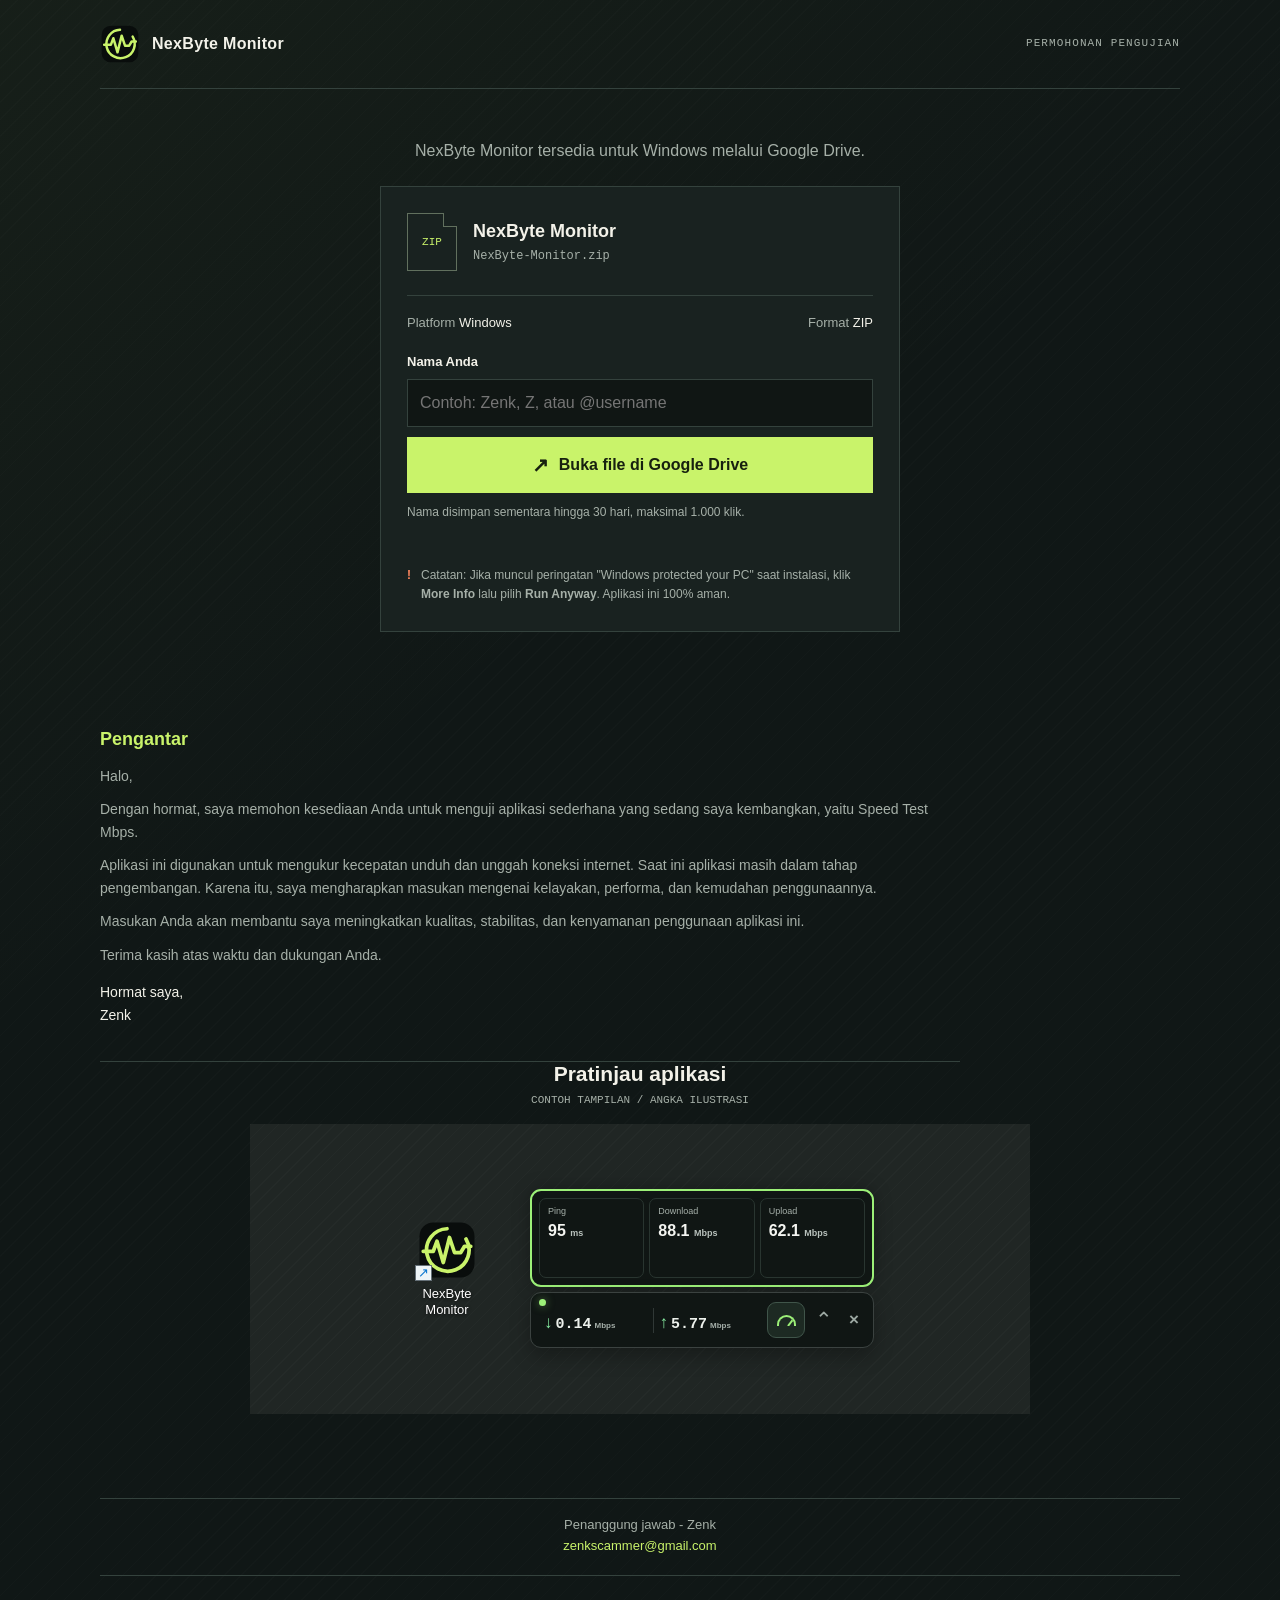
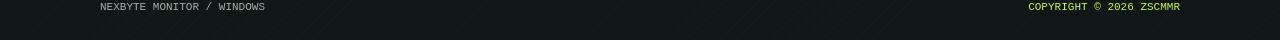
==== index.html @ d27d88ed "Add files via upload" ====
<!doctype html>
<html lang="id">
  <head>
    <meta charset="UTF-8" />
    <meta name="viewport" content="width=device-width, initial-scale=1.0" />
    <meta name="theme-color" content="#101716" />
    <meta name="description" content="Unduh NexByte Monitor untuk Windows." />
    <title>NexByte Monitor | Download</title>
    <style>
      :root {
        color-scheme: dark;
        --ink: #f3f2e9;
        --muted: #a6b0a8;
        --base: #101716;
        --panel: #192220;
        --widget-bg: #101614;
        --line: #34423d;
        --lime: #c9f36a;
        --orange: #ff875e;
      }

      * { box-sizing: border-box; }

      body {
        min-height: 100vh;
        margin: 0;
        background-color: var(--base);
        background-image: linear-gradient(145deg, rgba(201, 243, 106, .035), transparent 42%), repeating-linear-gradient(135deg, rgba(255, 255, 255, .012) 0 1px, transparent 1px 12px);
        color: var(--ink);
        font-family: "Segoe UI", "Trebuchet MS", sans-serif;
      }

      main {
        width: min(100% - 40px, 1080px);
        min-height: 100vh;
        margin: 0 auto;
        display: flex;
        flex-direction: column;
      }

      header {
        border-bottom: 1px solid var(--line);
      }

      .header-bar {
        min-height: 88px;
        display: flex;
        align-items: center;
        justify-content: space-between;
      }

      .brand { display: flex; align-items: center; gap: 12px; font-weight: 700; letter-spacing: .02em; }
      .brand-mark { width: 40px; height: 40px; display: grid; place-items: center; flex: 0 0 40px; }
      .brand-mark svg { display: block; width: 40px; height: 40px; }
      .top-label { color: var(--muted); font: 11px/1.4 Consolas, monospace; letter-spacing: .1em; text-transform: uppercase; }
      .opening { max-width: 860px; padding: 28px 0 24px; border-bottom: 1px solid var(--line); }
      .opening-title { max-width: none; margin: 0 0 14px; color: var(--lime); font-size: 18px; line-height: 1.3; letter-spacing: 0; }
      .opening-copy { color: var(--muted); font-size: 14px; line-height: 1.65; }
      .opening-copy p { margin: 0 0 10px; }
      .opening-copy .signoff { margin-top: 14px; color: var(--ink); }
      .content {
        flex: 0 0 auto;
        display: flex;
        flex-direction: column;
        align-items: center;
        justify-content: flex-start;
        gap: 22px;
        padding: 48px 0 68px;
      }

      .content > div:first-child { max-width: 520px; text-align: center; }
      .intro { margin: 0; color: var(--muted); font-size: 16px; line-height: 1.7; }

      .download-panel { width: min(100%, 520px); padding: 26px; border: 1px solid var(--line); background: var(--panel); }
      .file-heading { display: flex; align-items: center; gap: 16px; padding-bottom: 24px; border-bottom: 1px solid var(--line); }
      .file-icon { width: 50px; height: 58px; display: grid; place-items: center; border: 1px solid #61705e; color: var(--lime); font: 11px Consolas, monospace; position: relative; }
      .file-icon::after { content: ""; position: absolute; top: -1px; right: -1px; width: 13px; height: 13px; border-left: 1px solid #61705e; border-bottom: 1px solid #61705e; background: var(--panel); }
      h2 { margin: 0 0 7px; font-size: 18px; }
      .file-name { color: var(--muted); font: 12px Consolas, monospace; overflow-wrap: anywhere; }
      .details { display: flex; justify-content: space-between; padding: 19px 0 24px; color: var(--muted); font-size: 13px; }
      .details strong { color: var(--ink); font-weight: 500; }
      .download-form { display: grid; gap: 10px; }
      .download-form label { color: var(--ink); font-size: 13px; font-weight: 600; }
      .name-input { width: 100%; min-height: 48px; padding: 0 12px; border: 1px solid var(--line); border-radius: 0; background: var(--widget-bg); color: var(--ink); font: inherit; }
      .name-input:focus-visible { outline: 2px solid var(--lime); outline-offset: 2px; }
      .download-button { width: 100%; min-height: 56px; display: flex; align-items: center; justify-content: center; gap: 10px; padding: 0 18px; border: 0; background: var(--lime); color: #17200f; font: inherit; font-weight: 750; cursor: pointer; transition: background-color .18s ease, transform .18s ease; }
      .download-button:hover { background: #d9ff83; transform: translateY(-2px); }
      .download-button:focus-visible { outline: 3px solid var(--ink); outline-offset: 4px; }
      .download-button:disabled { cursor: wait; opacity: .7; }
      .download-button span { font-size: 20px; line-height: 1; }
      .tracking-note, .tracking-status { margin: 0; color: var(--muted); font-size: 12px; line-height: 1.5; }
      .tracking-status { min-height: 18px; color: var(--lime); }
      .notice { display: flex; gap: 10px; margin: 17px 0 0; color: var(--muted); font-size: 12px; line-height: 1.6; }
      .notice b { color: var(--orange); font-weight: 600; }

      .preview-section { padding: 0 0 84px; }
      .preview-heading { max-width: 780px; display: flex; flex-direction: column; align-items: center; gap: 8px; margin: 0 auto 18px; text-align: center; }
      .preview-heading h2 { margin: 0; font-size: 21px; }
      .preview-caption { color: var(--muted); font: 11px Consolas, monospace; }
      .preview-stage {
        max-width: 780px;
        min-height: 290px;
        display: flex;
        align-items: center;
        justify-content: center;
        gap: 42px;
        overflow: hidden;
        padding: 32px 18px;
        margin: 0 auto;
        background-color: #202624;
        background-image: repeating-linear-gradient(135deg, rgba(255, 255, 255, .018) 0 1px, transparent 1px 10px);
      }
      .desktop-shortcut { width: 82px; flex: 0 0 82px; display: grid; justify-items: center; gap: 6px; color: #fff; font-size: 13px; line-height: 1.25; text-align: center; text-shadow: 0 1px 3px #111; }
      .desktop-icon { position: relative; width: 60px; height: 60px; }
      .desktop-icon svg { display: block; width: 100%; height: 100%; }
      .shortcut-arrow { position: absolute; bottom: -1px; left: -2px; width: 17px; height: 16px; display: grid; place-items: center; border: 1px solid #657078; background: #edf4f7; color: #0875cf; font-size: 13px; line-height: 1; text-shadow: none; }
      .network-widget { width: min(100%, 344px); color: #e9eee9; font-family: "Segoe UI", sans-serif; }
      .speed-card {
        height: 98px;
        padding: 7px;
        border: 2px solid #9cf078;
        border-radius: 11px;
        background: var(--widget-bg);
        box-shadow: 0 0 18px rgba(0, 0, 0, .3);
      }
      .speed-stats { height: 100%; display: grid; grid-template-columns: repeat(3, minmax(0, 1fr)); gap: 5px; }
      .speed-stat { min-width: 0; padding: 7px 8px; border: 1px solid #293530; border-radius: 7px; background: var(--widget-bg); }
      .speed-label { color: #a6b0aa; font-size: 9px; line-height: 1.2; }
      .speed-value { margin-top: 5px; color: #f4f5f1; font-size: 16px; font-weight: 700; white-space: nowrap; }
      .speed-value small { color: #b9c2bd; font-size: 9px; font-weight: 600; }
      .speed-tray {
        position: relative;
        height: 56px;
        display: grid;
        grid-template-columns: 1fr 1fr 38px 31px 24px;
        align-items: center;
        gap: 3px;
        margin-top: 5px;
        padding: 5px 7px;
        border: 1px solid #3b4240;
        border-radius: 11px;
        background: var(--widget-bg);
        box-shadow: 0 8px 20px rgba(0, 0, 0, .28);
      }
      .tray-indicator { position: absolute; top: 6px; left: 8px; width: 7px; height: 7px; border-radius: 50%; background: #9cf078; box-shadow: 0 0 8px rgba(156, 240, 120, .5); }
      .traffic { min-width: 0; display: flex; align-items: baseline; gap: 3px; padding: 5px 4px 0 6px; white-space: nowrap; }
      .traffic + .traffic { border-left: 1px solid #303836; }
      .traffic-arrow { color: #85e9a0; font-size: 17px; font-weight: 700; }
      .traffic-value { color: #edf1ec; font: 700 15px Consolas, monospace; }
      .traffic-unit { color: #a6b0aa; font-size: 8px; font-weight: 600; }
      .widget-control { height: 36px; display: grid; place-items: center; color: #9da9a3; font-size: 21px; }
      .widget-control.gauge { border: 1px solid #40554a; border-radius: 9px; background: #1d2a23; }
      .gauge-mark { position: relative; width: 19px; height: 11px; overflow: hidden; border: 2px solid #9cf078; border-bottom: 0; border-radius: 12px 12px 0 0; }
      .gauge-mark::after { content: ""; position: absolute; bottom: 0; left: 8px; width: 2px; height: 8px; background: #9cf078; transform: rotate(38deg); transform-origin: bottom; }
      .widget-control.close { font-size: 17px; font-weight: 600; }

      .owner-contact { display: grid; justify-items: center; gap: 6px; padding: 18px 0 22px; border-top: 1px solid var(--line); color: var(--muted); font-size: 13px; }
      .owner-contact p { margin: 0; }
      .owner-contact a { color: var(--lime); text-decoration: none; overflow-wrap: anywhere; }
      .owner-contact a:hover { text-decoration: underline; }

      footer { min-height: 64px; display: flex; flex-wrap: wrap; align-items: center; justify-content: space-between; gap: 8px 16px; border-top: 1px solid var(--line); color: var(--muted); font: 11px Consolas, monospace; }
      footer span:last-child { color: var(--lime); }

      @media (max-width: 720px) {
        main { width: min(100% - 32px, 520px); }
        .header-bar { min-height: 72px; }
        .top-label { font-size: 9px; }
        .opening { padding: 22px 0 20px; }
        .opening-copy { font-size: 13px; }
        .content { gap: 24px; padding: 36px 0 52px; }
        .intro { font-size: 15px; }
        .download-panel { padding: 21px; }
        .preview-section { padding-bottom: 56px; }
        .preview-heading { align-items: center; }
        .preview-stage { min-height: 330px; flex-direction: column; gap: 22px; padding: 24px 12px; }
        .desktop-shortcut { width: auto; flex-basis: auto; }
        .speed-stat { padding: 7px 5px; }
        .speed-value { font-size: 14px; }
        .speed-tray { grid-template-columns: 1fr 1fr 34px 26px 20px; gap: 1px; padding-inline: 5px; }
        .traffic { gap: 2px; padding-left: 4px; }
        .traffic-value { font-size: 13px; }
        .traffic-unit { font-size: 7px; }
        .widget-control { font-size: 18px; }
        .widget-control.close { font-size: 15px; }
        footer { gap: 12px; font-size: 9px; }
      }
    </style>
  </head>
  <body>
    <main>
      <header>
        <div class="header-bar">
          <div class="brand">
            <span class="brand-mark" aria-hidden="true">
              <svg viewBox="0 0 48 48" fill="none" xmlns="http://www.w3.org/2000/svg">
                <rect x="2" y="2" width="44" height="44" rx="11" fill="#090D0C" />
                <path d="M39.2 15.2A17 17 0 1 1 24 7" stroke="#C9F36A" stroke-width="3" stroke-linecap="round" />
                <path d="M5 25h8l3-8 5 17 5-20 4 12h5l3-5h5" stroke="#C9F36A" stroke-width="3" stroke-linecap="round" stroke-linejoin="round" />
              </svg>
            </span>
            NexByte Monitor
          </div>
          <span class="top-label">Permohonan Pengujian</span>
        </div>
      </header>

      <section class="content" aria-labelledby="download-heading">
        <div>
          <p class="intro">NexByte Monitor tersedia untuk Windows melalui Google Drive.</p>
        </div>

        <div class="download-panel">
          <div class="file-heading">
            <div class="file-icon" aria-hidden="true">ZIP</div>
            <div>
              <h2 id="download-heading">NexByte Monitor</h2>
              <div class="file-name">NexByte-Monitor.zip</div>
            </div>
          </div>
          <div class="details">
            <span>Platform <strong>Windows</strong></span>
            <span>Format <strong>ZIP</strong></span>
          </div>
          <form class="download-form" id="download-form">
            <label for="visitor-name">Nama Anda</label>
            <input class="name-input" id="visitor-name" name="name" type="text" maxlength="100" autocomplete="nickname" placeholder="Contoh: Zenk, Z, atau @username" required />
            <button class="download-button" id="download-button" type="submit">
              <span aria-hidden="true">&#8599;</span> Buka file di Google Drive
            </button>
            <p class="tracking-note">Nama disimpan sementara hingga 30 hari, maksimal 1.000 klik.</p>
            <p class="tracking-status" id="tracking-status" role="status" aria-live="polite"></p>
          </form>
          <p class="notice"><b>!</b><span>Catatan: Jika muncul peringatan &quot;Windows protected your PC&quot; saat instalasi, klik <strong>More Info</strong> lalu pilih <strong>Run Anyway</strong>. Aplikasi ini 100% aman.</span></p>
        </div>
      </section>

      <section class="opening" aria-labelledby="opening-title">
        <h1 class="opening-title" id="opening-title">Pengantar</h1>
        <div class="opening-copy">
          <p>Halo,</p>
          <p>Dengan hormat, saya memohon kesediaan Anda untuk menguji aplikasi sederhana yang sedang saya kembangkan, yaitu Speed Test Mbps.</p>
          <p>Aplikasi ini digunakan untuk mengukur kecepatan unduh dan unggah koneksi internet. Saat ini aplikasi masih dalam tahap pengembangan. Karena itu, saya mengharapkan masukan mengenai kelayakan, performa, dan kemudahan penggunaannya.</p>
          <p>Masukan Anda akan membantu saya meningkatkan kualitas, stabilitas, dan kenyamanan penggunaan aplikasi ini.</p>
          <p>Terima kasih atas waktu dan dukungan Anda.</p>
          <p class="signoff">Hormat saya,<br />Zenk</p>
        </div>
      </section>

      <section class="preview-section" aria-labelledby="preview-title">
        <div class="preview-heading">
          <h2 id="preview-title">Pratinjau aplikasi</h2>
          <span class="preview-caption">CONTOH TAMPILAN / ANGKA ILUSTRASI</span>
        </div>
        <div class="preview-stage">
          <div class="desktop-shortcut" role="img" aria-label="Ikon desktop NexByte Monitor">
            <div class="desktop-icon">
              <svg viewBox="0 0 48 48" fill="none" xmlns="http://www.w3.org/2000/svg" aria-hidden="true">
                <rect x="2" y="2" width="44" height="44" rx="11" fill="#090D0C" />
                <path d="M39.2 15.2A17 17 0 1 1 24 7" stroke="#C9F36A" stroke-width="3" stroke-linecap="round" />
                <path d="M5 25h8l3-8 5 17 5-20 4 12h5l3-5h5" stroke="#C9F36A" stroke-width="3" stroke-linecap="round" stroke-linejoin="round" />
              </svg>
              <span class="shortcut-arrow" aria-hidden="true">&#8599;</span>
            </div>
            <span>NexByte<br />Monitor</span>
          </div>
          <div class="network-widget" role="img" aria-label="Contoh widget pemantau jaringan: ping 95 milidetik, download 88,1 Mbps, upload 62,1 Mbps, serta kecepatan langsung">
            <div class="speed-card">
              <div class="speed-stats">
                <div class="speed-stat"><div class="speed-label">Ping</div><div class="speed-value">95 <small>ms</small></div></div>
                <div class="speed-stat"><div class="speed-label">Download</div><div class="speed-value">88.1 <small>Mbps</small></div></div>
                <div class="speed-stat"><div class="speed-label">Upload</div><div class="speed-value">62.1 <small>Mbps</small></div></div>
              </div>
            </div>
            <div class="speed-tray">
              <span class="tray-indicator" aria-hidden="true"></span>
              <div class="traffic"><span class="traffic-arrow" aria-hidden="true">&#8595;</span><span class="traffic-value">0.14</span><span class="traffic-unit">Mbps</span></div>
              <div class="traffic"><span class="traffic-arrow" aria-hidden="true">&#8593;</span><span class="traffic-value">5.77</span><span class="traffic-unit">Mbps</span></div>
              <div class="widget-control gauge" aria-hidden="true"><span class="gauge-mark"></span></div>
              <div class="widget-control" aria-hidden="true">&#8963;</div>
              <div class="widget-control close" aria-hidden="true">&times;</div>
            </div>
          </div>
        </div>
      </section>

      <div class="owner-contact">
        <p>Penanggung jawab - Zenk</p>
        <a href="mailto:zenkscammer@gmail.com">zenkscammer@gmail.com</a>
      </div>

      <footer>
        <span>NEXBYTE MONITOR / WINDOWS</span>
        <span>COPYRIGHT &copy; 2026 ZSCMMR</span>
      </footer>
    </main>
      <script>
        const DOWNLOAD_URL = "https://drive.google.com/file/d/1SBUA8MD2WJOBDQ8cyI9LYJAi56dlk7Su/view?usp=drivesdk";
        const APPS_SCRIPT_URL = "https://script.google.com/macros/s/AKfycbzbqytGGoz1MLb_bAPvXGOjov92c5rv_Rjofhwn51ucmqbKn6VRZ7rR7RvPUmaYSt-S0A/exec";
        const downloadForm = document.getElementById("download-form");
        const downloadButton = document.getElementById("download-button");
        const trackingStatus = document.getElementById("tracking-status");

        downloadForm.addEventListener("submit", async (event) => {
          event.preventDefault();

          if (APPS_SCRIPT_URL === "PASTE_APPS_SCRIPT_WEB_APP_URL_HERE") {
            trackingStatus.textContent = "Pencatatan belum aktif. Atur URL Apps Script terlebih dahulu.";
            return;
          }

          const name = document.getElementById("visitor-name").value.trim();
          if (!name) return;

          window.open(DOWNLOAD_URL, "_blank", "noopener,noreferrer");
          downloadButton.disabled = true;
          trackingStatus.textContent = "Mengirim nama untuk dicatat...";

          try {
            await fetch(APPS_SCRIPT_URL, {
              method: "POST",
              mode: "no-cors",
              headers: { "Content-Type": "text/plain;charset=utf-8" },
              body: JSON.stringify({ name }),
              keepalive: true
            });
            trackingStatus.textContent = "Permintaan pencatatan dikirim. Google Drive dibuka di tab baru.";
          } catch (error) {
            trackingStatus.textContent = "Pencatatan gagal. Periksa koneksi lalu coba lagi.";
            downloadButton.disabled = false;
          }
        });
      </script>
  </body>
</html>
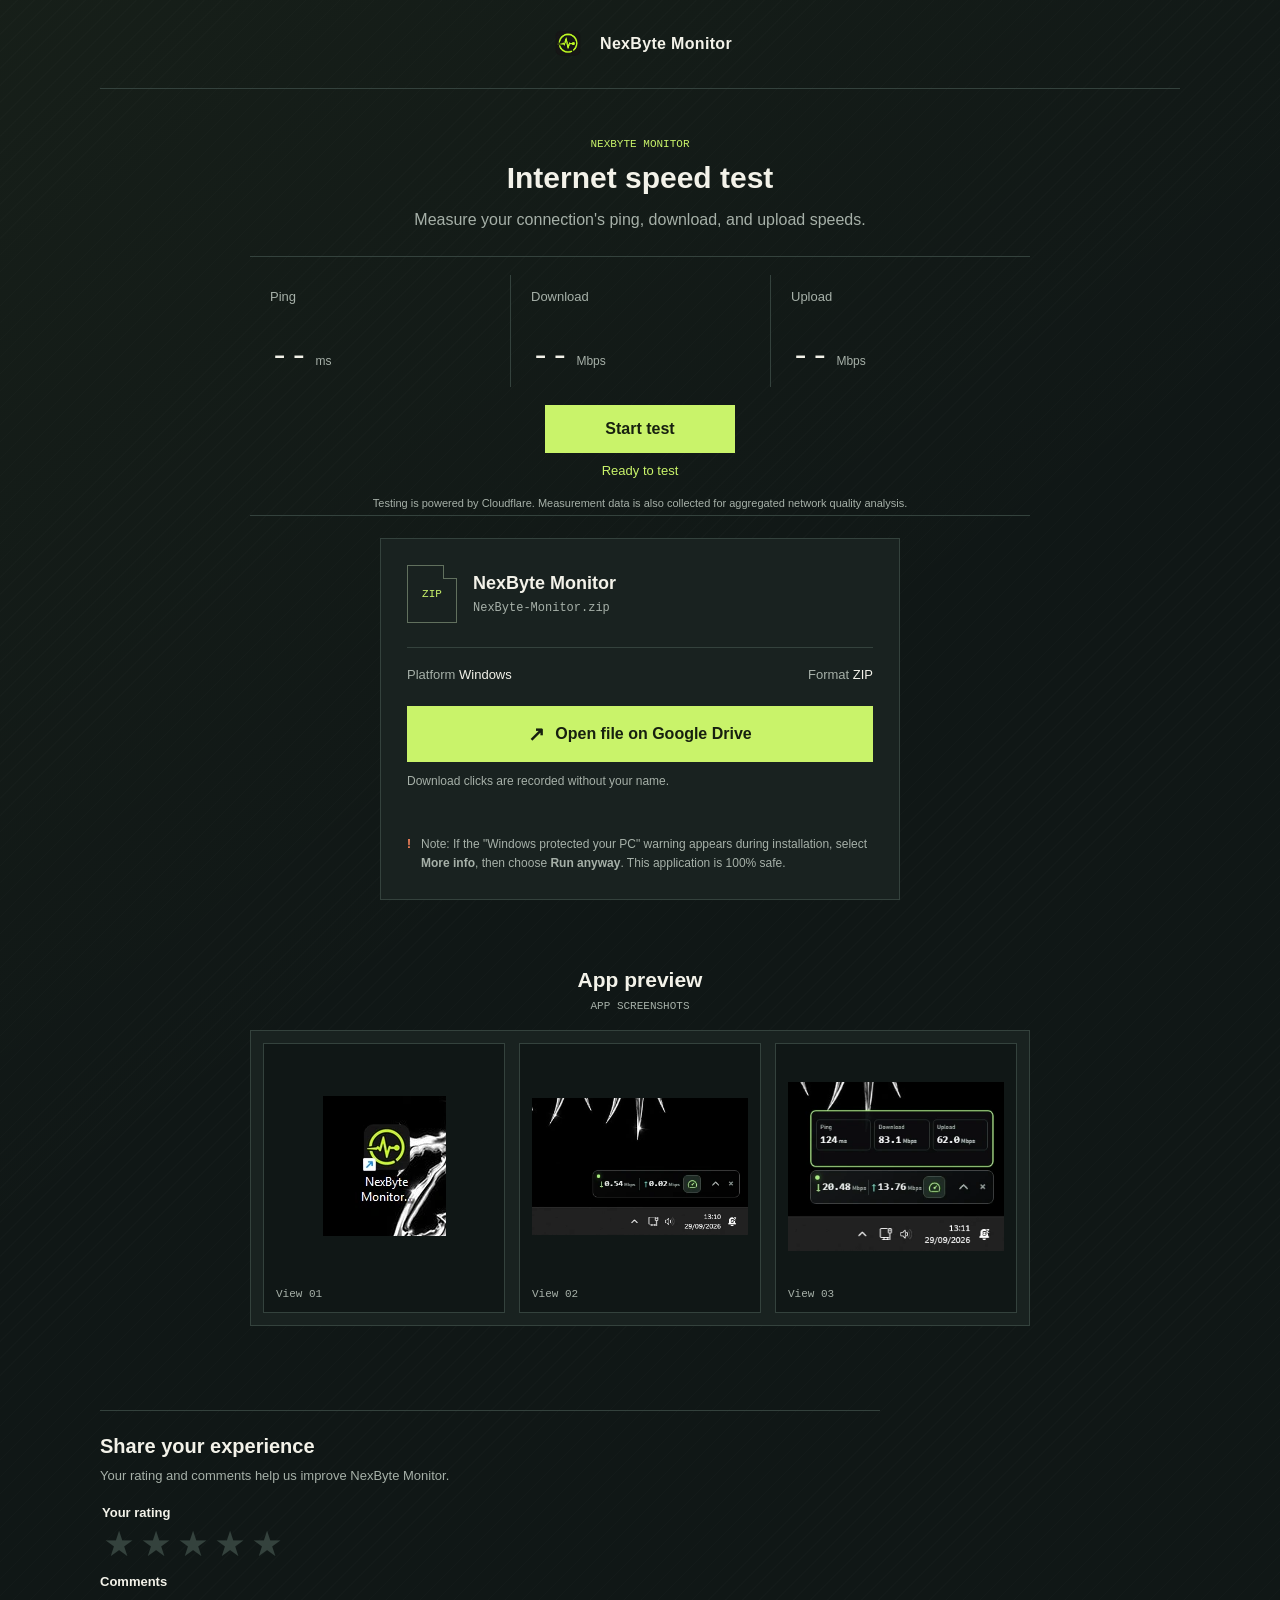
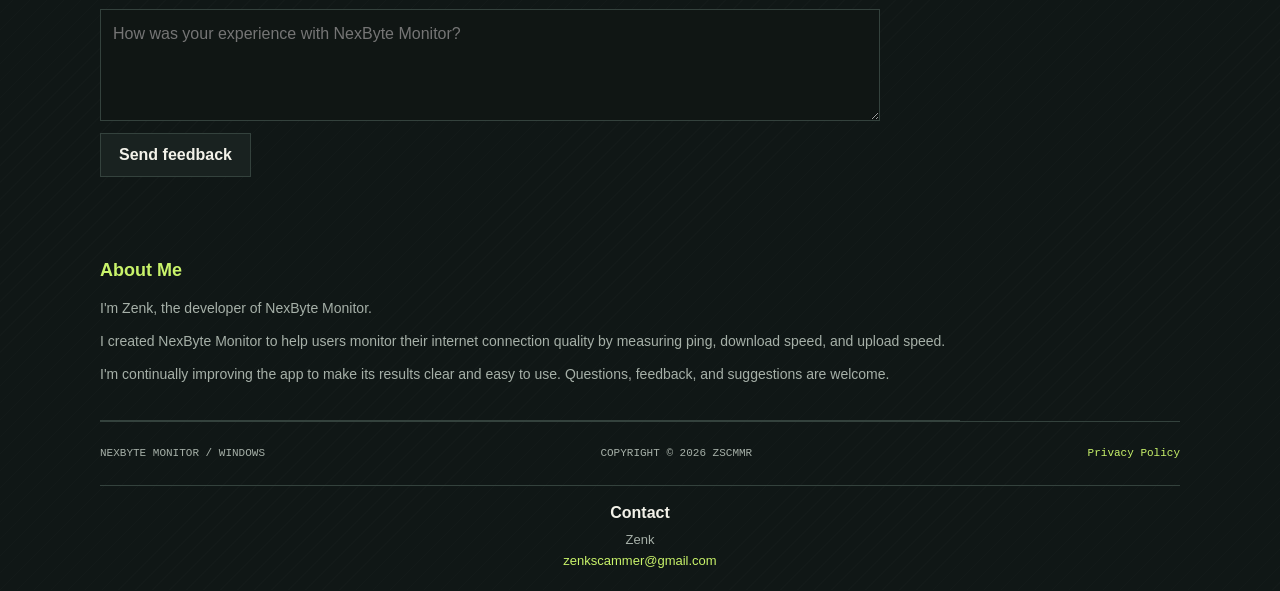
==== commit 5e941155: "new" ====
--- a/index.html
+++ b/index.html
@@ -1,10 +1,10 @@
 <!doctype html>
-<html lang="id">
+<html lang="en">
   <head>
     <meta charset="UTF-8" />
     <meta name="viewport" content="width=device-width, initial-scale=1.0" />
     <meta name="theme-color" content="#101716" />
-    <meta name="description" content="Unduh NexByte Monitor untuk Windows." />
+    <meta name="description" content="Download NexByte Monitor for Windows." />
     <title>NexByte Monitor | Download</title>
     <style>
       :root {
@@ -46,12 +46,12 @@
         min-height: 88px;
         display: flex;
         align-items: center;
-        justify-content: space-between;
+        justify-content: center;
       }
 
       .brand { display: flex; align-items: center; gap: 12px; font-weight: 700; letter-spacing: .02em; }
       .brand-mark { width: 40px; height: 40px; display: grid; place-items: center; flex: 0 0 40px; }
-      .brand-mark svg { display: block; width: 40px; height: 40px; }
+      .brand-mark img { display: block; width: 40px; height: 40px; object-fit: contain; }
       .top-label { color: var(--muted); font: 11px/1.4 Consolas, monospace; letter-spacing: .1em; text-transform: uppercase; }
       .opening { max-width: 860px; padding: 28px 0 24px; border-bottom: 1px solid var(--line); }
       .opening-title { max-width: none; margin: 0 0 14px; color: var(--lime); font-size: 18px; line-height: 1.3; letter-spacing: 0; }
@@ -68,8 +68,25 @@
         padding: 48px 0 68px;
       }
 
-      .content > div:first-child { max-width: 520px; text-align: center; }
+      .test-intro { max-width: 520px; text-align: center; }
+      .test-kicker { display: block; margin-bottom: 8px; color: var(--lime); font: 11px/1.4 Consolas, monospace; }
+      .test-title { margin: 0 0 10px; font-size: 30px; line-height: 1.2; }
       .intro { margin: 0; color: var(--muted); font-size: 16px; line-height: 1.7; }
+
+      .speedtest-panel { width: min(100%, 780px); padding: 18px 0 4px; border-block: 1px solid var(--line); }
+      .speedtest-metrics { display: grid; grid-template-columns: repeat(3, minmax(0, 1fr)); }
+      .speedtest-metric { min-width: 0; min-height: 112px; display: flex; flex-direction: column; justify-content: space-between; gap: 12px; padding: 14px 20px; }
+      .speedtest-metric + .speedtest-metric { border-left: 1px solid var(--line); }
+      .speedtest-metric-label { color: var(--muted); font-size: 13px; }
+      .speedtest-reading { display: flex; align-items: baseline; gap: 7px; white-space: nowrap; }
+      .speedtest-reading strong { color: var(--ink); font: 400 32px/1 Consolas, monospace; font-variant-numeric: tabular-nums; }
+      .speedtest-reading span { color: var(--muted); font-size: 12px; }
+      .speedtest-button { min-width: 190px; min-height: 48px; display: block; padding: 0 20px; margin: 18px auto 10px; border: 0; background: var(--lime); color: #17200f; font: inherit; font-weight: 700; cursor: pointer; }
+      .speedtest-button:hover { background: #d9ff83; }
+      .speedtest-button:focus-visible { outline: 3px solid var(--ink); outline-offset: 4px; }
+      .speedtest-button:disabled { cursor: wait; opacity: .7; }
+      .speedtest-status { min-height: 20px; margin: 0; color: var(--lime); font-size: 13px; text-align: center; }
+      .speedtest-note { margin: 12px 0 0; color: var(--muted); font-size: 11px; line-height: 1.5; text-align: center; }
 
       .download-panel { width: min(100%, 520px); padding: 26px; border: 1px solid var(--line); background: var(--panel); }
       .file-heading { display: flex; align-items: center; gap: 16px; padding-bottom: 24px; border-bottom: 1px solid var(--line); }
@@ -80,9 +97,6 @@
       .details { display: flex; justify-content: space-between; padding: 19px 0 24px; color: var(--muted); font-size: 13px; }
       .details strong { color: var(--ink); font-weight: 500; }
       .download-form { display: grid; gap: 10px; }
-      .download-form label { color: var(--ink); font-size: 13px; font-weight: 600; }
-      .name-input { width: 100%; min-height: 48px; padding: 0 12px; border: 1px solid var(--line); border-radius: 0; background: var(--widget-bg); color: var(--ink); font: inherit; }
-      .name-input:focus-visible { outline: 2px solid var(--lime); outline-offset: 2px; }
       .download-button { width: 100%; min-height: 56px; display: flex; align-items: center; justify-content: center; gap: 10px; padding: 0 18px; border: 0; background: var(--lime); color: #17200f; font: inherit; font-weight: 750; cursor: pointer; transition: background-color .18s ease, transform .18s ease; }
       .download-button:hover { background: #d9ff83; transform: translateY(-2px); }
       .download-button:focus-visible { outline: 3px solid var(--ink); outline-offset: 4px; }
@@ -99,68 +113,46 @@
       .preview-caption { color: var(--muted); font: 11px Consolas, monospace; }
       .preview-stage {
         max-width: 780px;
-        min-height: 290px;
-        display: flex;
-        align-items: center;
-        justify-content: center;
-        gap: 42px;
-        overflow: hidden;
-        padding: 32px 18px;
+        display: grid;
+        grid-template-columns: repeat(3, minmax(0, 1fr));
+        gap: 14px;
+        padding: 12px;
         margin: 0 auto;
-        background-color: #202624;
-        background-image: repeating-linear-gradient(135deg, rgba(255, 255, 255, .018) 0 1px, transparent 1px 10px);
-      }
-      .desktop-shortcut { width: 82px; flex: 0 0 82px; display: grid; justify-items: center; gap: 6px; color: #fff; font-size: 13px; line-height: 1.25; text-align: center; text-shadow: 0 1px 3px #111; }
-      .desktop-icon { position: relative; width: 60px; height: 60px; }
-      .desktop-icon svg { display: block; width: 100%; height: 100%; }
-      .shortcut-arrow { position: absolute; bottom: -1px; left: -2px; width: 17px; height: 16px; display: grid; place-items: center; border: 1px solid #657078; background: #edf4f7; color: #0875cf; font-size: 13px; line-height: 1; text-shadow: none; }
-      .network-widget { width: min(100%, 344px); color: #e9eee9; font-family: "Segoe UI", sans-serif; }
-      .speed-card {
-        height: 98px;
-        padding: 7px;
-        border: 2px solid #9cf078;
-        border-radius: 11px;
-        background: var(--widget-bg);
-        box-shadow: 0 0 18px rgba(0, 0, 0, .3);
-      }
-      .speed-stats { height: 100%; display: grid; grid-template-columns: repeat(3, minmax(0, 1fr)); gap: 5px; }
-      .speed-stat { min-width: 0; padding: 7px 8px; border: 1px solid #293530; border-radius: 7px; background: var(--widget-bg); }
-      .speed-label { color: #a6b0aa; font-size: 9px; line-height: 1.2; }
-      .speed-value { margin-top: 5px; color: #f4f5f1; font-size: 16px; font-weight: 700; white-space: nowrap; }
-      .speed-value small { color: #b9c2bd; font-size: 9px; font-weight: 600; }
-      .speed-tray {
-        position: relative;
-        height: 56px;
-        display: grid;
-        grid-template-columns: 1fr 1fr 38px 31px 24px;
-        align-items: center;
-        gap: 3px;
-        margin-top: 5px;
-        padding: 5px 7px;
-        border: 1px solid #3b4240;
-        border-radius: 11px;
-        background: var(--widget-bg);
-        box-shadow: 0 8px 20px rgba(0, 0, 0, .28);
-      }
-      .tray-indicator { position: absolute; top: 6px; left: 8px; width: 7px; height: 7px; border-radius: 50%; background: #9cf078; box-shadow: 0 0 8px rgba(156, 240, 120, .5); }
-      .traffic { min-width: 0; display: flex; align-items: baseline; gap: 3px; padding: 5px 4px 0 6px; white-space: nowrap; }
-      .traffic + .traffic { border-left: 1px solid #303836; }
-      .traffic-arrow { color: #85e9a0; font-size: 17px; font-weight: 700; }
-      .traffic-value { color: #edf1ec; font: 700 15px Consolas, monospace; }
-      .traffic-unit { color: #a6b0aa; font-size: 8px; font-weight: 600; }
-      .widget-control { height: 36px; display: grid; place-items: center; color: #9da9a3; font-size: 21px; }
-      .widget-control.gauge { border: 1px solid #40554a; border-radius: 9px; background: #1d2a23; }
-      .gauge-mark { position: relative; width: 19px; height: 11px; overflow: hidden; border: 2px solid #9cf078; border-bottom: 0; border-radius: 12px 12px 0 0; }
-      .gauge-mark::after { content: ""; position: absolute; bottom: 0; left: 8px; width: 2px; height: 8px; background: #9cf078; transform: rotate(38deg); transform-origin: bottom; }
-      .widget-control.close { font-size: 17px; font-weight: 600; }
+        border: 1px solid var(--line);
+        background: var(--panel);
+      }
+      .preview-item { min-width: 0; min-height: 270px; display: grid; grid-template-rows: 1fr auto; gap: 12px; padding: 12px; margin: 0; border: 1px solid var(--line); background: var(--base); scroll-snap-align: start; }
+      .preview-image { display: block; max-width: 100%; max-height: 230px; width: auto; height: auto; justify-self: center; align-self: center; object-fit: contain; }
+      .preview-item figcaption { color: var(--muted); font: 11px Consolas, monospace; }
 
       .owner-contact { display: grid; justify-items: center; gap: 6px; padding: 18px 0 22px; border-top: 1px solid var(--line); color: var(--muted); font-size: 13px; }
+      .owner-contact h2 { margin: 0 0 4px; color: var(--ink); font-size: 16px; }
       .owner-contact p { margin: 0; }
       .owner-contact a { color: var(--lime); text-decoration: none; overflow-wrap: anywhere; }
       .owner-contact a:hover { text-decoration: underline; }
 
+      .feedback-section { width: min(100%, 780px); padding: 24px 0; border-top: 1px solid var(--line); }
+      .feedback-section h2 { margin: 0 0 8px; font-size: 20px; }
+      .feedback-copy { margin: 0 0 18px; color: var(--muted); font-size: 13px; line-height: 1.6; }
+      .feedback-form { display: grid; gap: 12px; }
+      .feedback-form fieldset { padding: 0; margin: 0; border: 0; }
+      .feedback-form legend, .feedback-form label { margin-bottom: 8px; color: var(--ink); font-size: 13px; font-weight: 600; }
+      .feedback-stars { display: flex; flex-direction: row-reverse; justify-content: flex-end; width: max-content; }
+      .feedback-stars input { position: absolute; width: 1px; height: 1px; overflow: hidden; clip-path: inset(50%); white-space: nowrap; }
+      .feedback-stars label { margin: 0; padding: 2px 5px; color: var(--line); font-size: 30px; line-height: 1; cursor: pointer; transition: color .15s ease; }
+      .feedback-stars input:checked ~ label, .feedback-stars label:hover, .feedback-stars label:hover ~ label { color: var(--orange); }
+      .feedback-stars input:focus-visible + label { outline: 2px solid var(--ink); outline-offset: 2px; }
+      .feedback-comment { width: 100%; min-height: 112px; padding: 12px; border: 1px solid var(--line); border-radius: 0; background: var(--widget-bg); color: var(--ink); font: inherit; line-height: 1.5; resize: vertical; }
+      .feedback-comment:focus-visible { outline: 2px solid var(--lime); outline-offset: 2px; }
+      .feedback-submit { min-height: 44px; justify-self: start; padding: 0 18px; border: 1px solid var(--line); background: var(--panel); color: var(--ink); font: inherit; font-weight: 600; cursor: pointer; }
+      .feedback-submit:hover { border-color: var(--lime); color: var(--lime); }
+      .feedback-submit:disabled { cursor: wait; opacity: .65; }
+      .feedback-status { min-height: 18px; margin: 0; color: var(--lime); font-size: 12px; }
+
       footer { min-height: 64px; display: flex; flex-wrap: wrap; align-items: center; justify-content: space-between; gap: 8px 16px; border-top: 1px solid var(--line); color: var(--muted); font: 11px Consolas, monospace; }
       footer span:last-child { color: var(--lime); }
+      .privacy-link { color: var(--lime); text-decoration: none; }
+      .privacy-link:hover { text-decoration: underline; }
 
       @media (max-width: 720px) {
         main { width: min(100% - 32px, 520px); }
@@ -170,19 +162,18 @@
         .opening-copy { font-size: 13px; }
         .content { gap: 24px; padding: 36px 0 52px; }
         .intro { font-size: 15px; }
+        .test-title { font-size: 26px; }
+        .speedtest-metric { min-height: 94px; padding: 12px 9px; }
+        .speedtest-metric-label { font-size: 12px; }
+        .speedtest-reading { gap: 4px; }
+        .speedtest-reading strong { font-size: 23px; }
+        .speedtest-reading span { font-size: 10px; }
         .download-panel { padding: 21px; }
         .preview-section { padding-bottom: 56px; }
         .preview-heading { align-items: center; }
-        .preview-stage { min-height: 330px; flex-direction: column; gap: 22px; padding: 24px 12px; }
-        .desktop-shortcut { width: auto; flex-basis: auto; }
-        .speed-stat { padding: 7px 5px; }
-        .speed-value { font-size: 14px; }
-        .speed-tray { grid-template-columns: 1fr 1fr 34px 26px 20px; gap: 1px; padding-inline: 5px; }
-        .traffic { gap: 2px; padding-left: 4px; }
-        .traffic-value { font-size: 13px; }
-        .traffic-unit { font-size: 7px; }
-        .widget-control { font-size: 18px; }
-        .widget-control.close { font-size: 15px; }
+        .preview-stage { grid-auto-columns: minmax(84%, 1fr); grid-auto-flow: column; grid-template-columns: none; overflow-x: auto; overscroll-behavior-inline: contain; scroll-snap-type: x mandatory; gap: 12px; padding: 8px 4px 12px; }
+        .preview-item { min-height: 320px; }
+        .preview-image { max-height: 270px; }
         footer { gap: 12px; font-size: 9px; }
       }
     </style>
@@ -193,21 +184,38 @@
         <div class="header-bar">
           <div class="brand">
             <span class="brand-mark" aria-hidden="true">
-              <svg viewBox="0 0 48 48" fill="none" xmlns="http://www.w3.org/2000/svg">
-                <rect x="2" y="2" width="44" height="44" rx="11" fill="#090D0C" />
-                <path d="M39.2 15.2A17 17 0 1 1 24 7" stroke="#C9F36A" stroke-width="3" stroke-linecap="round" />
-                <path d="M5 25h8l3-8 5 17 5-20 4 12h5l3-5h5" stroke="#C9F36A" stroke-width="3" stroke-linecap="round" stroke-linejoin="round" />
-              </svg>
+              <img src="1ace2b28-f7fc-4e73-abe7-52dc9e09163b__1_-removebg-preview%20%281%29.webp" alt="" />
             </span>
             NexByte Monitor
           </div>
-          <span class="top-label">Permohonan Pengujian</span>
         </div>
       </header>
 
-      <section class="content" aria-labelledby="download-heading">
-        <div>
-          <p class="intro">NexByte Monitor tersedia untuk Windows melalui Google Drive.</p>
+      <section class="content" aria-labelledby="speedtest-heading">
+        <div class="test-intro">
+          <span class="test-kicker">NEXBYTE MONITOR</span>
+          <h1 class="test-title" id="speedtest-heading">Internet speed test</h1>
+          <p class="intro">Measure your connection's ping, download, and upload speeds.</p>
+        </div>
+
+        <div class="speedtest-panel" aria-label="Internet speed test">
+          <div class="speedtest-metrics">
+            <div class="speedtest-metric">
+              <span class="speedtest-metric-label">Ping</span>
+              <div class="speedtest-reading"><strong id="ping-value">--</strong><span>ms</span></div>
+            </div>
+            <div class="speedtest-metric">
+              <span class="speedtest-metric-label">Download</span>
+              <div class="speedtest-reading"><strong id="download-value">--</strong><span>Mbps</span></div>
+            </div>
+            <div class="speedtest-metric">
+              <span class="speedtest-metric-label">Upload</span>
+              <div class="speedtest-reading"><strong id="upload-value">--</strong><span>Mbps</span></div>
+            </div>
+          </div>
+          <button class="speedtest-button" id="speedtest-button" type="button">Start test</button>
+          <p class="speedtest-status" id="speedtest-status" role="status" aria-live="polite">Ready to test</p>
+          <p class="speedtest-note">Testing is powered by Cloudflare. Measurement data is also collected for aggregated network quality analysis.</p>
         </div>
 
         <div class="download-panel">
@@ -223,80 +231,187 @@
             <span>Format <strong>ZIP</strong></span>
           </div>
           <form class="download-form" id="download-form">
-            <label for="visitor-name">Nama Anda</label>
-            <input class="name-input" id="visitor-name" name="name" type="text" maxlength="100" autocomplete="nickname" placeholder="Contoh: Zenk, Z, atau @username" required />
             <button class="download-button" id="download-button" type="submit">
-              <span aria-hidden="true">&#8599;</span> Buka file di Google Drive
+              <span aria-hidden="true">&#8599;</span> Open file on Google Drive
             </button>
-            <p class="tracking-note">Nama disimpan sementara hingga 30 hari, maksimal 1.000 klik.</p>
+            <p class="tracking-note">Download clicks are recorded without your name.</p>
             <p class="tracking-status" id="tracking-status" role="status" aria-live="polite"></p>
           </form>
-          <p class="notice"><b>!</b><span>Catatan: Jika muncul peringatan &quot;Windows protected your PC&quot; saat instalasi, klik <strong>More Info</strong> lalu pilih <strong>Run Anyway</strong>. Aplikasi ini 100% aman.</span></p>
-        </div>
-      </section>
-
-      <section class="opening" aria-labelledby="opening-title">
-        <h1 class="opening-title" id="opening-title">Pengantar</h1>
-        <div class="opening-copy">
-          <p>Halo,</p>
-          <p>Dengan hormat, saya memohon kesediaan Anda untuk menguji aplikasi sederhana yang sedang saya kembangkan, yaitu Speed Test Mbps.</p>
-          <p>Aplikasi ini digunakan untuk mengukur kecepatan unduh dan unggah koneksi internet. Saat ini aplikasi masih dalam tahap pengembangan. Karena itu, saya mengharapkan masukan mengenai kelayakan, performa, dan kemudahan penggunaannya.</p>
-          <p>Masukan Anda akan membantu saya meningkatkan kualitas, stabilitas, dan kenyamanan penggunaan aplikasi ini.</p>
-          <p>Terima kasih atas waktu dan dukungan Anda.</p>
-          <p class="signoff">Hormat saya,<br />Zenk</p>
+          <p class="notice"><b>!</b><span>Note: If the &quot;Windows protected your PC&quot; warning appears during installation, select <strong>More info</strong>, then choose <strong>Run anyway</strong>. This application is 100% safe.</span></p>
         </div>
       </section>
 
       <section class="preview-section" aria-labelledby="preview-title">
         <div class="preview-heading">
-          <h2 id="preview-title">Pratinjau aplikasi</h2>
-          <span class="preview-caption">CONTOH TAMPILAN / ANGKA ILUSTRASI</span>
+          <h2 id="preview-title">App preview</h2>
+          <span class="preview-caption">APP SCREENSHOTS</span>
         </div>
         <div class="preview-stage">
-          <div class="desktop-shortcut" role="img" aria-label="Ikon desktop NexByte Monitor">
-            <div class="desktop-icon">
-              <svg viewBox="0 0 48 48" fill="none" xmlns="http://www.w3.org/2000/svg" aria-hidden="true">
-                <rect x="2" y="2" width="44" height="44" rx="11" fill="#090D0C" />
-                <path d="M39.2 15.2A17 17 0 1 1 24 7" stroke="#C9F36A" stroke-width="3" stroke-linecap="round" />
-                <path d="M5 25h8l3-8 5 17 5-20 4 12h5l3-5h5" stroke="#C9F36A" stroke-width="3" stroke-linecap="round" stroke-linejoin="round" />
-              </svg>
-              <span class="shortcut-arrow" aria-hidden="true">&#8599;</span>
+          <figure class="preview-item">
+            <img class="preview-image" src="Screenshot%202026-09-29%20131137.webp" alt="NexByte Monitor screenshot 1" loading="lazy" />
+            <figcaption>View 01</figcaption>
+          </figure>
+          <figure class="preview-item">
+            <img class="preview-image" src="Screenshot%202026-09-29%20131103.webp" alt="NexByte Monitor screenshot 2" loading="lazy" />
+            <figcaption>View 02</figcaption>
+          </figure>
+          <figure class="preview-item">
+            <img class="preview-image" src="Screenshot%202026-09-29%20131155.webp" alt="NexByte Monitor screenshot 3" loading="lazy" />
+            <figcaption>View 03</figcaption>
+          </figure>
+        </div>
+      </section>
+
+      <section class="feedback-section" aria-labelledby="feedback-title">
+        <h2 id="feedback-title">Share your experience</h2>
+        <p class="feedback-copy">Your rating and comments help us improve NexByte Monitor.</p>
+        <form class="feedback-form" id="feedback-form">
+          <fieldset>
+            <legend>Your rating</legend>
+            <div class="feedback-stars">
+              <input id="rating-5" type="radio" name="rating" value="5" required />
+              <label for="rating-5" aria-label="5 stars">&#9733;</label>
+              <input id="rating-4" type="radio" name="rating" value="4" />
+              <label for="rating-4" aria-label="4 stars">&#9733;</label>
+              <input id="rating-3" type="radio" name="rating" value="3" />
+              <label for="rating-3" aria-label="3 stars">&#9733;</label>
+              <input id="rating-2" type="radio" name="rating" value="2" />
+              <label for="rating-2" aria-label="2 stars">&#9733;</label>
+              <input id="rating-1" type="radio" name="rating" value="1" />
+              <label for="rating-1" aria-label="1 star">&#9733;</label>
             </div>
-            <span>NexByte<br />Monitor</span>
-          </div>
-          <div class="network-widget" role="img" aria-label="Contoh widget pemantau jaringan: ping 95 milidetik, download 88,1 Mbps, upload 62,1 Mbps, serta kecepatan langsung">
-            <div class="speed-card">
-              <div class="speed-stats">
-                <div class="speed-stat"><div class="speed-label">Ping</div><div class="speed-value">95 <small>ms</small></div></div>
-                <div class="speed-stat"><div class="speed-label">Download</div><div class="speed-value">88.1 <small>Mbps</small></div></div>
-                <div class="speed-stat"><div class="speed-label">Upload</div><div class="speed-value">62.1 <small>Mbps</small></div></div>
-              </div>
-            </div>
-            <div class="speed-tray">
-              <span class="tray-indicator" aria-hidden="true"></span>
-              <div class="traffic"><span class="traffic-arrow" aria-hidden="true">&#8595;</span><span class="traffic-value">0.14</span><span class="traffic-unit">Mbps</span></div>
-              <div class="traffic"><span class="traffic-arrow" aria-hidden="true">&#8593;</span><span class="traffic-value">5.77</span><span class="traffic-unit">Mbps</span></div>
-              <div class="widget-control gauge" aria-hidden="true"><span class="gauge-mark"></span></div>
-              <div class="widget-control" aria-hidden="true">&#8963;</div>
-              <div class="widget-control close" aria-hidden="true">&times;</div>
-            </div>
-          </div>
-        </div>
+          </fieldset>
+          <label for="feedback-comment">Comments</label>
+          <textarea class="feedback-comment" id="feedback-comment" name="comment" maxlength="500" placeholder="How was your experience with NexByte Monitor?" required></textarea>
+          <button class="feedback-submit" id="feedback-submit" type="submit">Send feedback</button>
+          <p class="feedback-status" id="feedback-status" role="status" aria-live="polite"></p>
+        </form>
       </section>
 
-      <div class="owner-contact">
-        <p>Penanggung jawab - Zenk</p>
-        <a href="mailto:zenkscammer@gmail.com">zenkscammer@gmail.com</a>
-      </div>
+      <section class="opening" aria-labelledby="about-title">
+        <h2 class="opening-title" id="about-title">About Me</h2>
+        <div class="opening-copy">
+          <p>I'm Zenk, the developer of NexByte Monitor.</p>
+          <p>I created NexByte Monitor to help users monitor their internet connection quality by measuring ping, download speed, and upload speed.</p>
+          <p>I'm continually improving the app to make its results clear and easy to use. Questions, feedback, and suggestions are welcome.</p>
+        </div>
+      </section>
 
       <footer>
         <span>NEXBYTE MONITOR / WINDOWS</span>
         <span>COPYRIGHT &copy; 2026 ZSCMMR</span>
+        <a class="privacy-link" href="privacy.html">Privacy Policy</a>
       </footer>
+      <section class="owner-contact" aria-labelledby="contact-title">
+        <h2 id="contact-title">Contact</h2>
+        <p>Zenk</p>
+        <a href="mailto:zenkscammer@gmail.com">zenkscammer@gmail.com</a>
+      </section>
     </main>
       <script>
+        const speedtestButton = document.getElementById("speedtest-button");
+        const speedtestStatus = document.getElementById("speedtest-status");
+        const pingValue = document.getElementById("ping-value");
+        const downloadValue = document.getElementById("download-value");
+        const uploadValue = document.getElementById("upload-value");
+        const metricAnimations = new WeakMap();
+
+        function formatMeasurement(value, divisor) {
+          if (typeof value !== "number" || !Number.isFinite(value)) return "--";
+          return (value / divisor).toFixed(1).replace(/\.0$/, "");
+        }
+
+        function animateMeasurement(element, value, divisor) {
+          if (typeof value !== "number" || !Number.isFinite(value)) return;
+
+          const previous = metricAnimations.get(element);
+          if (previous) cancelAnimationFrame(previous.frame);
+
+          const currentText = Number(element.textContent.replace(",", "."));
+          const startValue = previous ? previous.value : Number.isFinite(currentText) ? currentText : 0;
+          const targetValue = value / divisor;
+          const animation = { value: startValue, frame: 0 };
+          const startedAt = performance.now();
+          const duration = 480;
+          metricAnimations.set(element, animation);
+
+          function step(now) {
+            const progress = Math.min((now - startedAt) / duration, 1);
+            const easedProgress = 1 - Math.pow(1 - progress, 3);
+            animation.value = startValue + (targetValue - startValue) * easedProgress;
+            element.textContent = formatMeasurement(animation.value, 1);
+
+            if (progress < 1) {
+              animation.frame = requestAnimationFrame(step);
+            } else {
+              metricAnimations.delete(element);
+              element.textContent = formatMeasurement(targetValue, 1);
+            }
+          }
+
+          animation.frame = requestAnimationFrame(step);
+        }
+
+        function updateSpeedtestResults(results) {
+          try { animateMeasurement(pingValue, results.getUnloadedLatency(), 1); } catch (error) {}
+          try { animateMeasurement(downloadValue, results.getDownloadBandwidth(), 1000000); } catch (error) {}
+          try { animateMeasurement(uploadValue, results.getUploadBandwidth(), 1000000); } catch (error) {}
+        }
+
+        speedtestButton.addEventListener("click", async () => {
+          speedtestButton.disabled = true;
+          speedtestButton.textContent = "Starting test...";
+          speedtestStatus.textContent = "Connecting to the test server...";
+          [pingValue, downloadValue, uploadValue].forEach((element) => {
+            const animation = metricAnimations.get(element);
+            if (animation) cancelAnimationFrame(animation.frame);
+            metricAnimations.delete(element);
+          });
+          pingValue.textContent = "--";
+          downloadValue.textContent = "--";
+          uploadValue.textContent = "--";
+
+          try {
+            const { default: SpeedTest } = await import("https://cdn.jsdelivr.net/npm/@cloudflare/speedtest@1.14.1/+esm");
+            const speedtest = new SpeedTest({
+              autoStart: false,
+              measurements: [
+                { type: "latency", numPackets: 8 },
+                { type: "download", bytes: 1000000, count: 4 },
+                { type: "upload", bytes: 1000000, count: 4 }
+              ]
+            });
+
+            speedtest.onRunningChange = (running) => {
+              speedtestButton.disabled = running;
+              speedtestButton.textContent = running ? "Test in progress..." : speedtest.isFinished ? "Test again" : "Start test";
+            };
+            speedtest.onResultsChange = (change) => {
+              updateSpeedtestResults(speedtest.results);
+              const stages = { latency: "Measuring ping...", download: "Measuring download speed...", upload: "Measuring upload speed..." };
+              if (stages[change.type]) speedtestStatus.textContent = stages[change.type];
+            };
+            speedtest.onFinish = (results) => {
+              updateSpeedtestResults(results);
+              speedtestStatus.textContent = "Test complete.";
+              speedtestButton.disabled = false;
+              speedtestButton.textContent = "Test again";
+            };
+            speedtest.onError = () => {
+              speedtestStatus.textContent = "The test failed. Check your internet connection and try again.";
+              speedtestButton.disabled = false;
+              speedtestButton.textContent = "Try again";
+            };
+            speedtest.play();
+          } catch (error) {
+            speedtestStatus.textContent = "The test engine could not be loaded. Check your internet connection and try again.";
+            speedtestButton.disabled = false;
+            speedtestButton.textContent = "Try again";
+          }
+        });
+
         const DOWNLOAD_URL = "https://drive.google.com/file/d/1SBUA8MD2WJOBDQ8cyI9LYJAi56dlk7Su/view?usp=drivesdk";
-        const APPS_SCRIPT_URL = "https://script.google.com/macros/s/AKfycbzbqytGGoz1MLb_bAPvXGOjov92c5rv_Rjofhwn51ucmqbKn6VRZ7rR7RvPUmaYSt-S0A/exec";
+        const APPS_SCRIPT_URL = "https://script.google.com/macros/s/AKfycbyAERCzYkzAXd6VR42Jsh-x-lV_83gUYoU11MMFEPNscBeqvu0FPexmxI-PPHlFXiW9pg/exec";
         const downloadForm = document.getElementById("download-form");
         const downloadButton = document.getElementById("download-button");
         const trackingStatus = document.getElementById("tracking-status");
@@ -305,29 +420,59 @@
           event.preventDefault();
 
           if (APPS_SCRIPT_URL === "PASTE_APPS_SCRIPT_WEB_APP_URL_HERE") {
-            trackingStatus.textContent = "Pencatatan belum aktif. Atur URL Apps Script terlebih dahulu.";
+            trackingStatus.textContent = "Download tracking is not configured yet.";
             return;
           }
 
-          const name = document.getElementById("visitor-name").value.trim();
-          if (!name) return;
-
           window.open(DOWNLOAD_URL, "_blank", "noopener,noreferrer");
           downloadButton.disabled = true;
-          trackingStatus.textContent = "Mengirim nama untuk dicatat...";
+          trackingStatus.textContent = "Recording an anonymous click...";
 
           try {
             await fetch(APPS_SCRIPT_URL, {
               method: "POST",
               mode: "no-cors",
               headers: { "Content-Type": "text/plain;charset=utf-8" },
-              body: JSON.stringify({ name }),
+              body: JSON.stringify({ type: "click" }),
               keepalive: true
             });
-            trackingStatus.textContent = "Permintaan pencatatan dikirim. Google Drive dibuka di tab baru.";
+            trackingStatus.textContent = "Google Drive opened. Your click was sent anonymously.";
           } catch (error) {
-            trackingStatus.textContent = "Pencatatan gagal. Periksa koneksi lalu coba lagi.";
+            trackingStatus.textContent = "The click could not be sent, but the download was opened.";
             downloadButton.disabled = false;
+          }
+        });
+
+        const feedbackForm = document.getElementById("feedback-form");
+        const feedbackSubmit = document.getElementById("feedback-submit");
+        const feedbackStatus = document.getElementById("feedback-status");
+
+        feedbackForm.addEventListener("submit", async (event) => {
+          event.preventDefault();
+          if (!feedbackForm.reportValidity()) return;
+
+          const formData = new FormData(feedbackForm);
+          feedbackSubmit.disabled = true;
+          feedbackStatus.textContent = "Sending feedback...";
+
+          try {
+            await fetch(APPS_SCRIPT_URL, {
+              method: "POST",
+              mode: "no-cors",
+              headers: { "Content-Type": "text/plain;charset=utf-8" },
+              body: JSON.stringify({
+                type: "feedback",
+                rating: Number(formData.get("rating")),
+                comment: String(formData.get("comment")).trim()
+              }),
+              keepalive: true
+            });
+            feedbackForm.reset();
+            feedbackStatus.textContent = "Feedback sent. Thank you.";
+          } catch (error) {
+            feedbackStatus.textContent = "Feedback could not be sent. Check your connection and try again.";
+          } finally {
+            feedbackSubmit.disabled = false;
           }
         });
       </script>
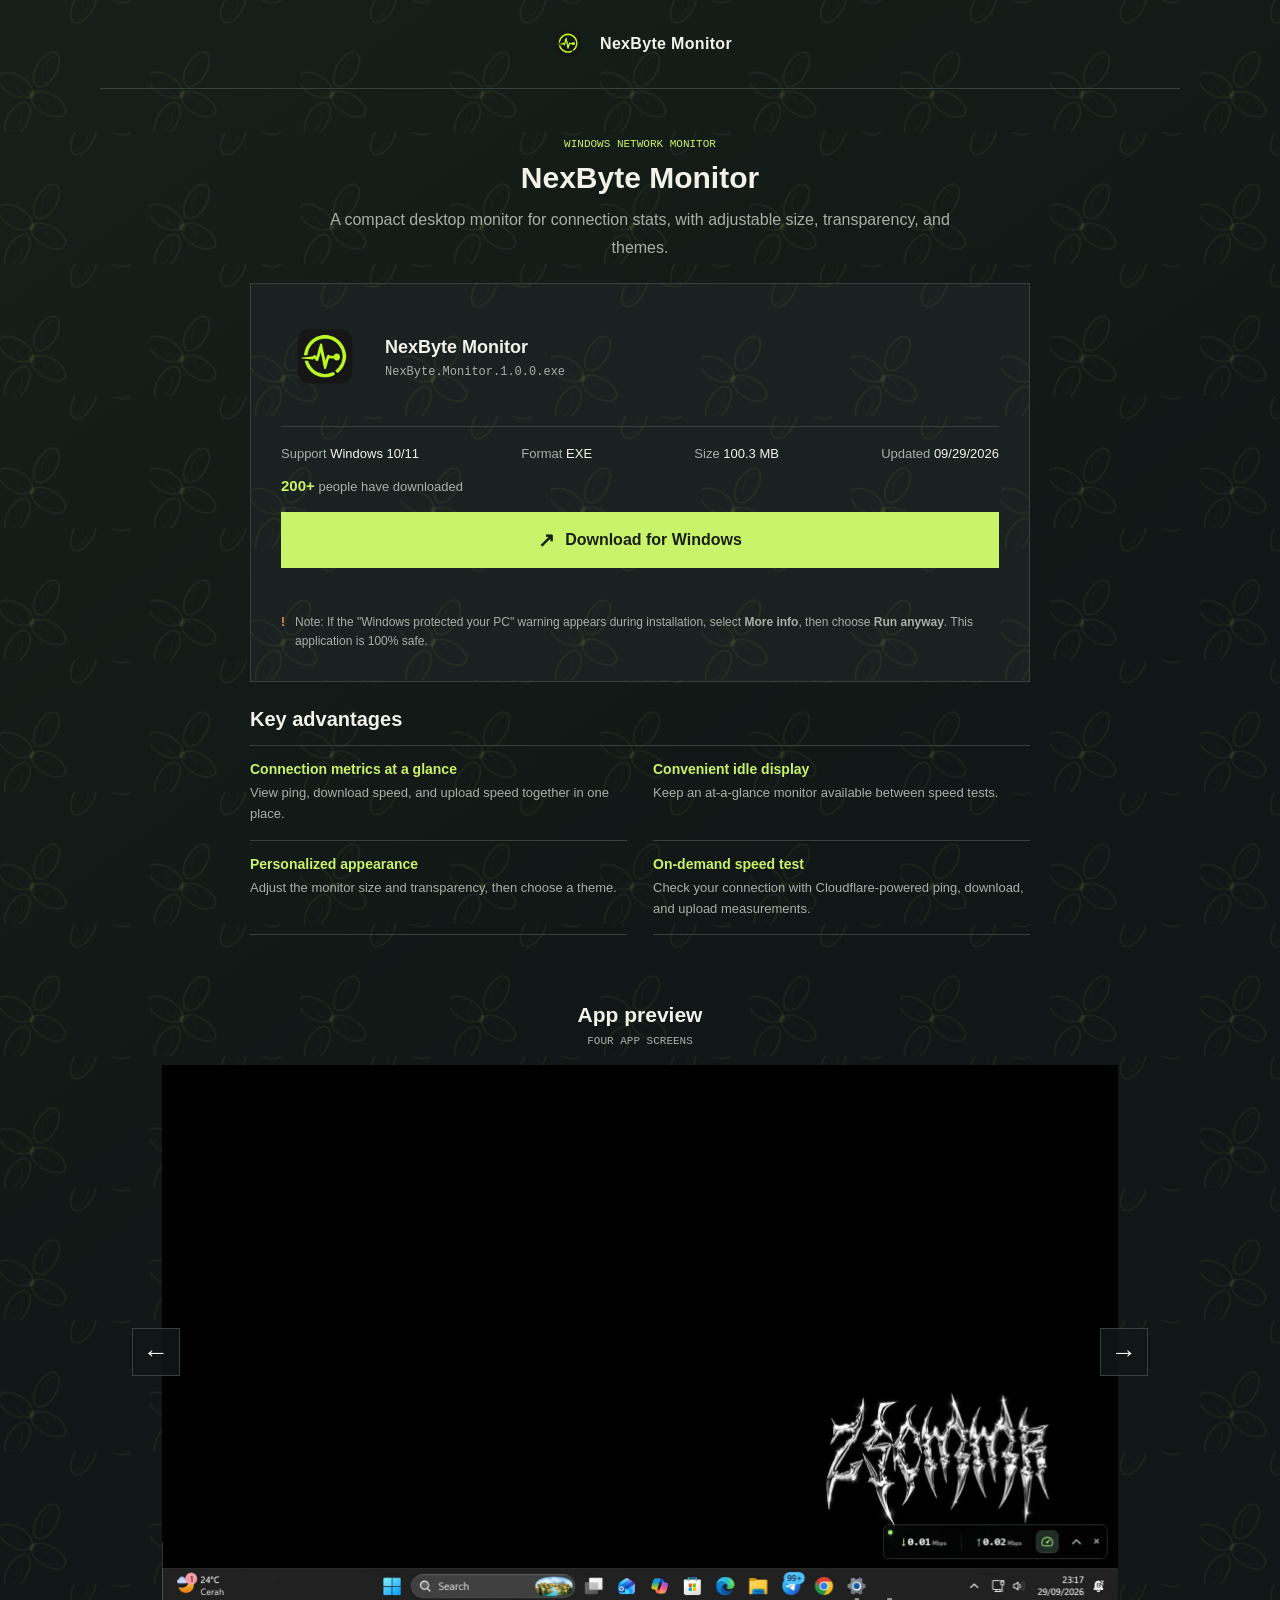
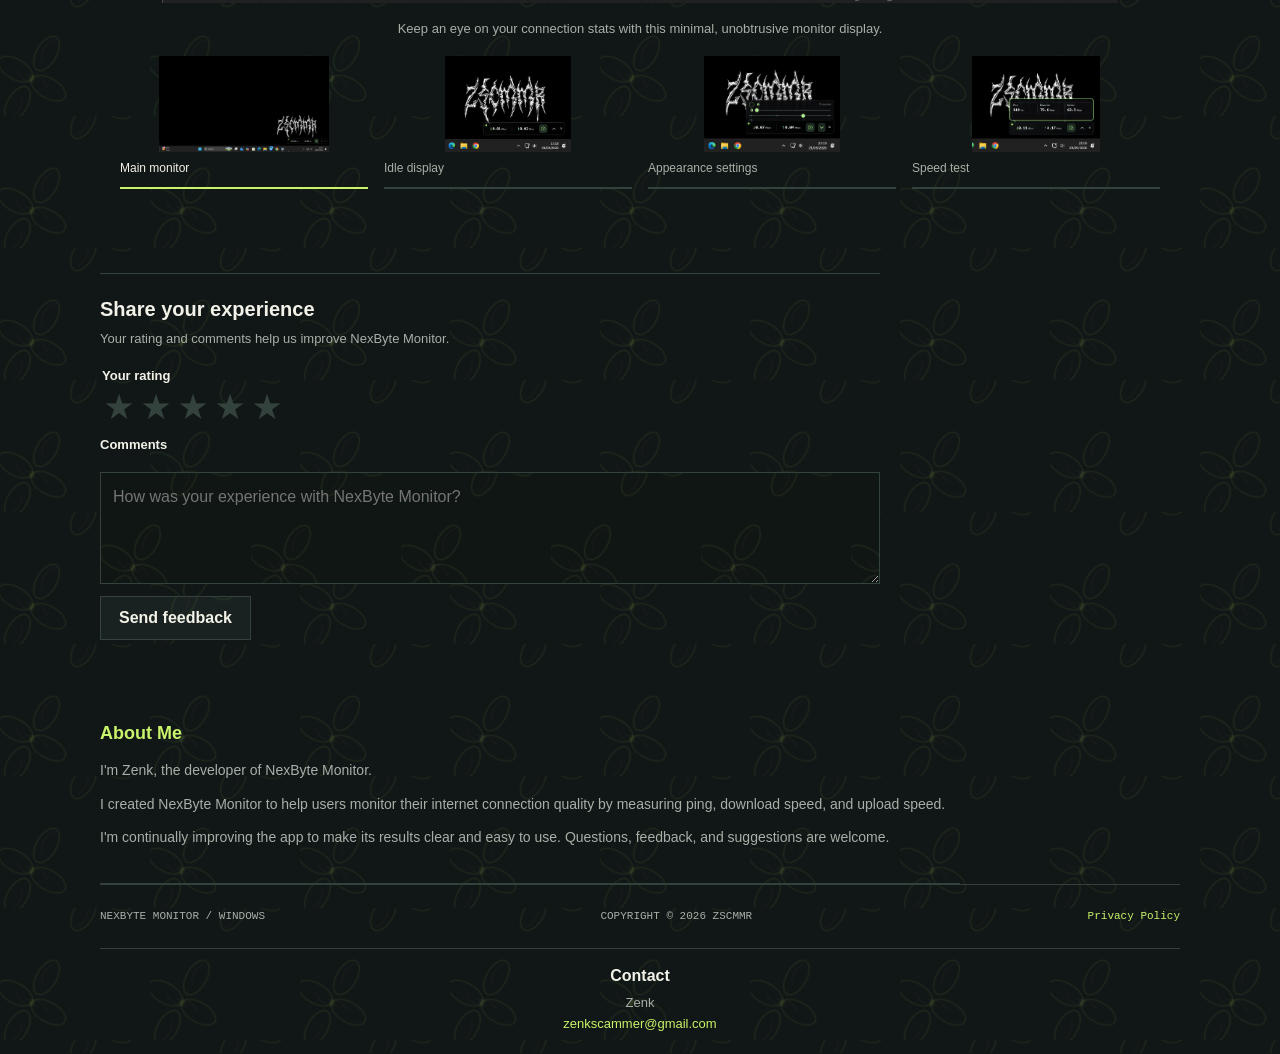
==== commit c91a3fcd: "new" ====
--- a/index.html
+++ b/index.html
@@ -6,177 +6,10 @@
     <meta name="theme-color" content="#101716" />
     <meta name="description" content="Download NexByte Monitor for Windows." />
     <title>NexByte Monitor | Download</title>
-    <style>
-      :root {
-        color-scheme: dark;
-        --ink: #f3f2e9;
-        --muted: #a6b0a8;
-        --base: #101716;
-        --panel: #192220;
-        --widget-bg: #101614;
-        --line: #34423d;
-        --lime: #c9f36a;
-        --orange: #ff875e;
-      }
-
-      * { box-sizing: border-box; }
-
-      body {
-        min-height: 100vh;
-        margin: 0;
-        background-color: var(--base);
-        background-image: linear-gradient(145deg, rgba(201, 243, 106, .035), transparent 42%), repeating-linear-gradient(135deg, rgba(255, 255, 255, .012) 0 1px, transparent 1px 12px);
-        color: var(--ink);
-        font-family: "Segoe UI", "Trebuchet MS", sans-serif;
-      }
-
-      main {
-        width: min(100% - 40px, 1080px);
-        min-height: 100vh;
-        margin: 0 auto;
-        display: flex;
-        flex-direction: column;
-      }
-
-      header {
-        border-bottom: 1px solid var(--line);
-      }
-
-      .header-bar {
-        min-height: 88px;
-        display: flex;
-        align-items: center;
-        justify-content: center;
-      }
-
-      .brand { display: flex; align-items: center; gap: 12px; font-weight: 700; letter-spacing: .02em; }
-      .brand-mark { width: 40px; height: 40px; display: grid; place-items: center; flex: 0 0 40px; }
-      .brand-mark img { display: block; width: 40px; height: 40px; object-fit: contain; }
-      .top-label { color: var(--muted); font: 11px/1.4 Consolas, monospace; letter-spacing: .1em; text-transform: uppercase; }
-      .opening { max-width: 860px; padding: 28px 0 24px; border-bottom: 1px solid var(--line); }
-      .opening-title { max-width: none; margin: 0 0 14px; color: var(--lime); font-size: 18px; line-height: 1.3; letter-spacing: 0; }
-      .opening-copy { color: var(--muted); font-size: 14px; line-height: 1.65; }
-      .opening-copy p { margin: 0 0 10px; }
-      .opening-copy .signoff { margin-top: 14px; color: var(--ink); }
-      .content {
-        flex: 0 0 auto;
-        display: flex;
-        flex-direction: column;
-        align-items: center;
-        justify-content: flex-start;
-        gap: 22px;
-        padding: 48px 0 68px;
-      }
-
-      .test-intro { max-width: 520px; text-align: center; }
-      .test-kicker { display: block; margin-bottom: 8px; color: var(--lime); font: 11px/1.4 Consolas, monospace; }
-      .test-title { margin: 0 0 10px; font-size: 30px; line-height: 1.2; }
-      .intro { margin: 0; color: var(--muted); font-size: 16px; line-height: 1.7; }
-
-      .speedtest-panel { width: min(100%, 780px); padding: 18px 0 4px; border-block: 1px solid var(--line); }
-      .speedtest-metrics { display: grid; grid-template-columns: repeat(3, minmax(0, 1fr)); }
-      .speedtest-metric { min-width: 0; min-height: 112px; display: flex; flex-direction: column; justify-content: space-between; gap: 12px; padding: 14px 20px; }
-      .speedtest-metric + .speedtest-metric { border-left: 1px solid var(--line); }
-      .speedtest-metric-label { color: var(--muted); font-size: 13px; }
-      .speedtest-reading { display: flex; align-items: baseline; gap: 7px; white-space: nowrap; }
-      .speedtest-reading strong { color: var(--ink); font: 400 32px/1 Consolas, monospace; font-variant-numeric: tabular-nums; }
-      .speedtest-reading span { color: var(--muted); font-size: 12px; }
-      .speedtest-button { min-width: 190px; min-height: 48px; display: block; padding: 0 20px; margin: 18px auto 10px; border: 0; background: var(--lime); color: #17200f; font: inherit; font-weight: 700; cursor: pointer; }
-      .speedtest-button:hover { background: #d9ff83; }
-      .speedtest-button:focus-visible { outline: 3px solid var(--ink); outline-offset: 4px; }
-      .speedtest-button:disabled { cursor: wait; opacity: .7; }
-      .speedtest-status { min-height: 20px; margin: 0; color: var(--lime); font-size: 13px; text-align: center; }
-      .speedtest-note { margin: 12px 0 0; color: var(--muted); font-size: 11px; line-height: 1.5; text-align: center; }
-
-      .download-panel { width: min(100%, 520px); padding: 26px; border: 1px solid var(--line); background: var(--panel); }
-      .file-heading { display: flex; align-items: center; gap: 16px; padding-bottom: 24px; border-bottom: 1px solid var(--line); }
-      .file-icon { width: 50px; height: 58px; display: grid; place-items: center; border: 1px solid #61705e; color: var(--lime); font: 11px Consolas, monospace; position: relative; }
-      .file-icon::after { content: ""; position: absolute; top: -1px; right: -1px; width: 13px; height: 13px; border-left: 1px solid #61705e; border-bottom: 1px solid #61705e; background: var(--panel); }
-      h2 { margin: 0 0 7px; font-size: 18px; }
-      .file-name { color: var(--muted); font: 12px Consolas, monospace; overflow-wrap: anywhere; }
-      .details { display: flex; justify-content: space-between; padding: 19px 0 24px; color: var(--muted); font-size: 13px; }
-      .details strong { color: var(--ink); font-weight: 500; }
-      .download-form { display: grid; gap: 10px; }
-      .download-button { width: 100%; min-height: 56px; display: flex; align-items: center; justify-content: center; gap: 10px; padding: 0 18px; border: 0; background: var(--lime); color: #17200f; font: inherit; font-weight: 750; cursor: pointer; transition: background-color .18s ease, transform .18s ease; }
-      .download-button:hover { background: #d9ff83; transform: translateY(-2px); }
-      .download-button:focus-visible { outline: 3px solid var(--ink); outline-offset: 4px; }
-      .download-button:disabled { cursor: wait; opacity: .7; }
-      .download-button span { font-size: 20px; line-height: 1; }
-      .tracking-note, .tracking-status { margin: 0; color: var(--muted); font-size: 12px; line-height: 1.5; }
-      .tracking-status { min-height: 18px; color: var(--lime); }
-      .notice { display: flex; gap: 10px; margin: 17px 0 0; color: var(--muted); font-size: 12px; line-height: 1.6; }
-      .notice b { color: var(--orange); font-weight: 600; }
-
-      .preview-section { padding: 0 0 84px; }
-      .preview-heading { max-width: 780px; display: flex; flex-direction: column; align-items: center; gap: 8px; margin: 0 auto 18px; text-align: center; }
-      .preview-heading h2 { margin: 0; font-size: 21px; }
-      .preview-caption { color: var(--muted); font: 11px Consolas, monospace; }
-      .preview-stage {
-        max-width: 780px;
-        display: grid;
-        grid-template-columns: repeat(3, minmax(0, 1fr));
-        gap: 14px;
-        padding: 12px;
-        margin: 0 auto;
-        border: 1px solid var(--line);
-        background: var(--panel);
-      }
-      .preview-item { min-width: 0; min-height: 270px; display: grid; grid-template-rows: 1fr auto; gap: 12px; padding: 12px; margin: 0; border: 1px solid var(--line); background: var(--base); scroll-snap-align: start; }
-      .preview-image { display: block; max-width: 100%; max-height: 230px; width: auto; height: auto; justify-self: center; align-self: center; object-fit: contain; }
-      .preview-item figcaption { color: var(--muted); font: 11px Consolas, monospace; }
-
-      .owner-contact { display: grid; justify-items: center; gap: 6px; padding: 18px 0 22px; border-top: 1px solid var(--line); color: var(--muted); font-size: 13px; }
-      .owner-contact h2 { margin: 0 0 4px; color: var(--ink); font-size: 16px; }
-      .owner-contact p { margin: 0; }
-      .owner-contact a { color: var(--lime); text-decoration: none; overflow-wrap: anywhere; }
-      .owner-contact a:hover { text-decoration: underline; }
-
-      .feedback-section { width: min(100%, 780px); padding: 24px 0; border-top: 1px solid var(--line); }
-      .feedback-section h2 { margin: 0 0 8px; font-size: 20px; }
-      .feedback-copy { margin: 0 0 18px; color: var(--muted); font-size: 13px; line-height: 1.6; }
-      .feedback-form { display: grid; gap: 12px; }
-      .feedback-form fieldset { padding: 0; margin: 0; border: 0; }
-      .feedback-form legend, .feedback-form label { margin-bottom: 8px; color: var(--ink); font-size: 13px; font-weight: 600; }
-      .feedback-stars { display: flex; flex-direction: row-reverse; justify-content: flex-end; width: max-content; }
-      .feedback-stars input { position: absolute; width: 1px; height: 1px; overflow: hidden; clip-path: inset(50%); white-space: nowrap; }
-      .feedback-stars label { margin: 0; padding: 2px 5px; color: var(--line); font-size: 30px; line-height: 1; cursor: pointer; transition: color .15s ease; }
-      .feedback-stars input:checked ~ label, .feedback-stars label:hover, .feedback-stars label:hover ~ label { color: var(--orange); }
-      .feedback-stars input:focus-visible + label { outline: 2px solid var(--ink); outline-offset: 2px; }
-      .feedback-comment { width: 100%; min-height: 112px; padding: 12px; border: 1px solid var(--line); border-radius: 0; background: var(--widget-bg); color: var(--ink); font: inherit; line-height: 1.5; resize: vertical; }
-      .feedback-comment:focus-visible { outline: 2px solid var(--lime); outline-offset: 2px; }
-      .feedback-submit { min-height: 44px; justify-self: start; padding: 0 18px; border: 1px solid var(--line); background: var(--panel); color: var(--ink); font: inherit; font-weight: 600; cursor: pointer; }
-      .feedback-submit:hover { border-color: var(--lime); color: var(--lime); }
-      .feedback-submit:disabled { cursor: wait; opacity: .65; }
-      .feedback-status { min-height: 18px; margin: 0; color: var(--lime); font-size: 12px; }
-
-      footer { min-height: 64px; display: flex; flex-wrap: wrap; align-items: center; justify-content: space-between; gap: 8px 16px; border-top: 1px solid var(--line); color: var(--muted); font: 11px Consolas, monospace; }
-      footer span:last-child { color: var(--lime); }
-      .privacy-link { color: var(--lime); text-decoration: none; }
-      .privacy-link:hover { text-decoration: underline; }
-
-      @media (max-width: 720px) {
-        main { width: min(100% - 32px, 520px); }
-        .header-bar { min-height: 72px; }
-        .top-label { font-size: 9px; }
-        .opening { padding: 22px 0 20px; }
-        .opening-copy { font-size: 13px; }
-        .content { gap: 24px; padding: 36px 0 52px; }
-        .intro { font-size: 15px; }
-        .test-title { font-size: 26px; }
-        .speedtest-metric { min-height: 94px; padding: 12px 9px; }
-        .speedtest-metric-label { font-size: 12px; }
-        .speedtest-reading { gap: 4px; }
-        .speedtest-reading strong { font-size: 23px; }
-        .speedtest-reading span { font-size: 10px; }
-        .download-panel { padding: 21px; }
-        .preview-section { padding-bottom: 56px; }
-        .preview-heading { align-items: center; }
-        .preview-stage { grid-auto-columns: minmax(84%, 1fr); grid-auto-flow: column; grid-template-columns: none; overflow-x: auto; overscroll-behavior-inline: contain; scroll-snap-type: x mandatory; gap: 12px; padding: 8px 4px 12px; }
-        .preview-item { min-height: 320px; }
-        .preview-image { max-height: 270px; }
-        footer { gap: 12px; font-size: 9px; }
-      }
-    </style>
+    <script async src="https://pagead2.googlesyndication.com/pagead/js/adsbygoogle.js?client=ca-pub-5008812499182568"
+      crossorigin="anonymous"></script>
+    <link rel="stylesheet" href="index.min.css" />
+      <script defer src="app.min.js"></script>
   </head>
   <body>
     <main>
@@ -184,83 +17,115 @@
         <div class="header-bar">
           <div class="brand">
             <span class="brand-mark" aria-hidden="true">
-              <img src="1ace2b28-f7fc-4e73-abe7-52dc9e09163b__1_-removebg-preview%20%281%29.webp" alt="" />
+              <img src="1ace2b28-f7fc-4e73-abe7-52dc9e09163b__1_-removebg-preview%20%281%29.webp" alt="" width="500" height="500" decoding="async" />
             </span>
             NexByte Monitor
           </div>
         </div>
       </header>
 
-      <section class="content" aria-labelledby="speedtest-heading">
-        <div class="test-intro">
-          <span class="test-kicker">NEXBYTE MONITOR</span>
-          <h1 class="test-title" id="speedtest-heading">Internet speed test</h1>
-          <p class="intro">Measure your connection's ping, download, and upload speeds.</p>
-        </div>
-
-        <div class="speedtest-panel" aria-label="Internet speed test">
-          <div class="speedtest-metrics">
-            <div class="speedtest-metric">
-              <span class="speedtest-metric-label">Ping</span>
-              <div class="speedtest-reading"><strong id="ping-value">--</strong><span>ms</span></div>
-            </div>
-            <div class="speedtest-metric">
-              <span class="speedtest-metric-label">Download</span>
-              <div class="speedtest-reading"><strong id="download-value">--</strong><span>Mbps</span></div>
-            </div>
-            <div class="speedtest-metric">
-              <span class="speedtest-metric-label">Upload</span>
-              <div class="speedtest-reading"><strong id="upload-value">--</strong><span>Mbps</span></div>
-            </div>
-          </div>
-          <button class="speedtest-button" id="speedtest-button" type="button">Start test</button>
-          <p class="speedtest-status" id="speedtest-status" role="status" aria-live="polite">Ready to test</p>
-          <p class="speedtest-note">Testing is powered by Cloudflare. Measurement data is also collected for aggregated network quality analysis.</p>
+      <section class="content" aria-labelledby="monitor-heading">
+        <div class="monitor-intro">
+          <span class="monitor-kicker">WINDOWS NETWORK MONITOR</span>
+          <h1 class="monitor-title" id="monitor-heading">NexByte Monitor</h1>
+          <p class="monitor-copy">A compact desktop monitor for connection stats, with adjustable size, transparency, and themes.</p>
         </div>
 
         <div class="download-panel">
           <div class="file-heading">
-            <div class="file-icon" aria-hidden="true">ZIP</div>
+            <img class="file-icon" src="1ace2b28-f7fc-4e73-abe7-52dc9e09163b__1_-removebg-preview%20%281%29.webp" alt="" width="500" height="500" decoding="async" aria-hidden="true" />
             <div>
               <h2 id="download-heading">NexByte Monitor</h2>
-              <div class="file-name">NexByte-Monitor.zip</div>
+              <div class="file-name">NexByte.Monitor.1.0.0.exe</div>
             </div>
           </div>
           <div class="details">
-            <span>Platform <strong>Windows</strong></span>
-            <span>Format <strong>ZIP</strong></span>
+            <span>Support <strong>Windows 10/11</strong></span>
+            <span>Format <strong>EXE</strong></span>
+            <span>Size <strong>100.3 MB</strong></span>
+            <span>Updated <strong>09/29/2026</strong></span>
           </div>
+          <p class="download-count"><strong>200+</strong> people have downloaded</p>
           <form class="download-form" id="download-form">
             <button class="download-button" id="download-button" type="submit">
-              <span aria-hidden="true">&#8599;</span> Open file on Google Drive
+              <span aria-hidden="true">&#8599;</span> Download for Windows
             </button>
-            <p class="tracking-note">Download clicks are recorded without your name.</p>
             <p class="tracking-status" id="tracking-status" role="status" aria-live="polite"></p>
           </form>
           <p class="notice"><b>!</b><span>Note: If the &quot;Windows protected your PC&quot; warning appears during installation, select <strong>More info</strong>, then choose <strong>Run anyway</strong>. This application is 100% safe.</span></p>
         </div>
+
+        <section class="features-section" aria-labelledby="features-title">
+          <h2 id="features-title">Key advantages</h2>
+          <div class="features-grid">
+            <article class="feature-item">
+              <h3>Connection metrics at a glance</h3>
+              <p>View ping, download speed, and upload speed together in one place.</p>
+            </article>
+            <article class="feature-item">
+              <h3>Convenient idle display</h3>
+              <p>Keep an at-a-glance monitor available between speed tests.</p>
+            </article>
+            <article class="feature-item">
+              <h3>Personalized appearance</h3>
+              <p>Adjust the monitor size and transparency, then choose a theme.</p>
+            </article>
+            <article class="feature-item">
+              <h3>On-demand speed test</h3>
+              <p>Check your connection with Cloudflare-powered ping, download, and upload measurements.</p>
+            </article>
+          </div>
+        </section>
       </section>
 
       <section class="preview-section" aria-labelledby="preview-title">
         <div class="preview-heading">
           <h2 id="preview-title">App preview</h2>
-          <span class="preview-caption">APP SCREENSHOTS</span>
+          <span class="preview-caption">FOUR APP SCREENS</span>
         </div>
-        <div class="preview-stage">
-          <figure class="preview-item">
-            <img class="preview-image" src="Screenshot%202026-09-29%20131137.webp" alt="NexByte Monitor screenshot 1" loading="lazy" />
-            <figcaption>View 01</figcaption>
-          </figure>
-          <figure class="preview-item">
-            <img class="preview-image" src="Screenshot%202026-09-29%20131103.webp" alt="NexByte Monitor screenshot 2" loading="lazy" />
-            <figcaption>View 02</figcaption>
-          </figure>
-          <figure class="preview-item">
-            <img class="preview-image" src="Screenshot%202026-09-29%20131155.webp" alt="NexByte Monitor screenshot 3" loading="lazy" />
-            <figcaption>View 03</figcaption>
-          </figure>
+        <div class="preview-stage" id="preview-carousel" role="region" aria-roledescription="carousel" aria-label="Application previews">
+          <div class="preview-carousel-window">
+            <div class="preview-carousel-track" id="preview-track">
+              <figure class="preview-item" role="group" aria-roledescription="slide" aria-label="1 of 4">
+                <img class="preview-image" src="preview-1.webp" alt="NexByte Monitor main monitor display at 150% scale" width="1919" height="1079" loading="lazy" decoding="async" />
+                <figcaption>Keep an eye on your connection stats with this minimal, unobtrusive monitor display.</figcaption>
+              </figure>
+              <figure class="preview-item" role="group" aria-roledescription="slide" aria-label="2 of 4">
+                <img class="preview-image" src="preview-2.webp" alt="NexByte Monitor idle display" width="694" height="526" loading="lazy" decoding="async" />
+                <figcaption>A calm, compact idle view keeps the monitor ready between speed tests.</figcaption>
+              </figure>
+              <figure class="preview-item" role="group" aria-roledescription="slide" aria-label="3 of 4">
+                <img class="preview-image" src="preview-3.webp" alt="NexByte Monitor size, transparency, and theme options" width="697" height="489" loading="lazy" decoding="async" />
+                <figcaption>Set the monitor size and transparency, then choose a theme for your desktop.</figcaption>
+              </figure>
+              <figure class="preview-item" role="group" aria-roledescription="slide" aria-label="4 of 4">
+                <img class="preview-image" src="preview-4.webp" alt="NexByte Monitor during a speed test" width="682" height="508" loading="lazy" decoding="async" />
+                <figcaption>Watch ping, download, and upload readings update during a speed test.</figcaption>
+              </figure>
+            </div>
+            <button class="preview-carousel-control preview-carousel-previous" id="carousel-previous" type="button" aria-label="Previous image" title="Previous image"><span aria-hidden="true">&#8592;</span></button>
+            <button class="preview-carousel-control preview-carousel-next" id="carousel-next" type="button" aria-label="Next image" title="Next image"><span aria-hidden="true">&#8594;</span></button>
+          </div>
+          <div class="preview-thumbnails" aria-label="All app previews">
+            <button class="preview-thumbnail" type="button" data-preview-index="0" aria-pressed="true"><img src="preview-1.webp" alt="" width="1919" height="1079" loading="lazy" decoding="async" /><span>Main monitor</span></button>
+            <button class="preview-thumbnail" type="button" data-preview-index="1" aria-pressed="false"><img src="preview-2.webp" alt="" width="694" height="526" loading="lazy" decoding="async" /><span>Idle display</span></button>
+            <button class="preview-thumbnail" type="button" data-preview-index="2" aria-pressed="false"><img src="preview-3.webp" alt="" width="697" height="489" loading="lazy" decoding="async" /><span>Appearance settings</span></button>
+            <button class="preview-thumbnail" type="button" data-preview-index="3" aria-pressed="false"><img src="preview-4.webp" alt="" width="682" height="508" loading="lazy" decoding="async" /><span>Speed test</span></button>
+          </div>
         </div>
       </section>
+
+      <dialog class="preview-dialog" id="preview-dialog" aria-label="Full-size app preview">
+        <div class="preview-dialog-inner">
+          <button class="preview-dialog-close" id="preview-close" type="button" aria-label="Close preview" title="Close preview">&#215;</button>
+          <div class="preview-dialog-stage">
+            <button class="preview-nav preview-previous" id="preview-previous" type="button" aria-label="Previous preview" title="Previous preview"><span aria-hidden="true">&#8592;</span></button>
+            <img class="preview-dialog-image" id="preview-dialog-image" src="" alt="" />
+            <button class="preview-nav preview-next" id="preview-next" type="button" aria-label="Next preview" title="Next preview"><span aria-hidden="true">&#8594;</span></button>
+          </div>
+          <p class="preview-dialog-caption" id="preview-dialog-caption" aria-live="polite"></p>
+        </div>
+      </dialog>
 
       <section class="feedback-section" aria-labelledby="feedback-title">
         <h2 id="feedback-title">Share your experience</h2>
@@ -308,173 +173,6 @@
         <a href="mailto:zenkscammer@gmail.com">zenkscammer@gmail.com</a>
       </section>
     </main>
-      <script>
-        const speedtestButton = document.getElementById("speedtest-button");
-        const speedtestStatus = document.getElementById("speedtest-status");
-        const pingValue = document.getElementById("ping-value");
-        const downloadValue = document.getElementById("download-value");
-        const uploadValue = document.getElementById("upload-value");
-        const metricAnimations = new WeakMap();
-
-        function formatMeasurement(value, divisor) {
-          if (typeof value !== "number" || !Number.isFinite(value)) return "--";
-          return (value / divisor).toFixed(1).replace(/\.0$/, "");
-        }
-
-        function animateMeasurement(element, value, divisor) {
-          if (typeof value !== "number" || !Number.isFinite(value)) return;
-
-          const previous = metricAnimations.get(element);
-          if (previous) cancelAnimationFrame(previous.frame);
-
-          const currentText = Number(element.textContent.replace(",", "."));
-          const startValue = previous ? previous.value : Number.isFinite(currentText) ? currentText : 0;
-          const targetValue = value / divisor;
-          const animation = { value: startValue, frame: 0 };
-          const startedAt = performance.now();
-          const duration = 480;
-          metricAnimations.set(element, animation);
-
-          function step(now) {
-            const progress = Math.min((now - startedAt) / duration, 1);
-            const easedProgress = 1 - Math.pow(1 - progress, 3);
-            animation.value = startValue + (targetValue - startValue) * easedProgress;
-            element.textContent = formatMeasurement(animation.value, 1);
-
-            if (progress < 1) {
-              animation.frame = requestAnimationFrame(step);
-            } else {
-              metricAnimations.delete(element);
-              element.textContent = formatMeasurement(targetValue, 1);
-            }
-          }
-
-          animation.frame = requestAnimationFrame(step);
-        }
-
-        function updateSpeedtestResults(results) {
-          try { animateMeasurement(pingValue, results.getUnloadedLatency(), 1); } catch (error) {}
-          try { animateMeasurement(downloadValue, results.getDownloadBandwidth(), 1000000); } catch (error) {}
-          try { animateMeasurement(uploadValue, results.getUploadBandwidth(), 1000000); } catch (error) {}
-        }
-
-        speedtestButton.addEventListener("click", async () => {
-          speedtestButton.disabled = true;
-          speedtestButton.textContent = "Starting test...";
-          speedtestStatus.textContent = "Connecting to the test server...";
-          [pingValue, downloadValue, uploadValue].forEach((element) => {
-            const animation = metricAnimations.get(element);
-            if (animation) cancelAnimationFrame(animation.frame);
-            metricAnimations.delete(element);
-          });
-          pingValue.textContent = "--";
-          downloadValue.textContent = "--";
-          uploadValue.textContent = "--";
-
-          try {
-            const { default: SpeedTest } = await import("https://cdn.jsdelivr.net/npm/@cloudflare/speedtest@1.14.1/+esm");
-            const speedtest = new SpeedTest({
-              autoStart: false,
-              measurements: [
-                { type: "latency", numPackets: 8 },
-                { type: "download", bytes: 1000000, count: 4 },
-                { type: "upload", bytes: 1000000, count: 4 }
-              ]
-            });
-
-            speedtest.onRunningChange = (running) => {
-              speedtestButton.disabled = running;
-              speedtestButton.textContent = running ? "Test in progress..." : speedtest.isFinished ? "Test again" : "Start test";
-            };
-            speedtest.onResultsChange = (change) => {
-              updateSpeedtestResults(speedtest.results);
-              const stages = { latency: "Measuring ping...", download: "Measuring download speed...", upload: "Measuring upload speed..." };
-              if (stages[change.type]) speedtestStatus.textContent = stages[change.type];
-            };
-            speedtest.onFinish = (results) => {
-              updateSpeedtestResults(results);
-              speedtestStatus.textContent = "Test complete.";
-              speedtestButton.disabled = false;
-              speedtestButton.textContent = "Test again";
-            };
-            speedtest.onError = () => {
-              speedtestStatus.textContent = "The test failed. Check your internet connection and try again.";
-              speedtestButton.disabled = false;
-              speedtestButton.textContent = "Try again";
-            };
-            speedtest.play();
-          } catch (error) {
-            speedtestStatus.textContent = "The test engine could not be loaded. Check your internet connection and try again.";
-            speedtestButton.disabled = false;
-            speedtestButton.textContent = "Try again";
-          }
-        });
-
-        const DOWNLOAD_URL = "https://drive.google.com/file/d/1SBUA8MD2WJOBDQ8cyI9LYJAi56dlk7Su/view?usp=drivesdk";
-        const APPS_SCRIPT_URL = "https://script.google.com/macros/s/AKfycbyAERCzYkzAXd6VR42Jsh-x-lV_83gUYoU11MMFEPNscBeqvu0FPexmxI-PPHlFXiW9pg/exec";
-        const downloadForm = document.getElementById("download-form");
-        const downloadButton = document.getElementById("download-button");
-        const trackingStatus = document.getElementById("tracking-status");
-
-        downloadForm.addEventListener("submit", async (event) => {
-          event.preventDefault();
-
-          if (APPS_SCRIPT_URL === "PASTE_APPS_SCRIPT_WEB_APP_URL_HERE") {
-            trackingStatus.textContent = "Download tracking is not configured yet.";
-            return;
-          }
-
-          window.open(DOWNLOAD_URL, "_blank", "noopener,noreferrer");
-          downloadButton.disabled = true;
-          trackingStatus.textContent = "Recording an anonymous click...";
-
-          try {
-            await fetch(APPS_SCRIPT_URL, {
-              method: "POST",
-              mode: "no-cors",
-              headers: { "Content-Type": "text/plain;charset=utf-8" },
-              body: JSON.stringify({ type: "click" }),
-              keepalive: true
-            });
-            trackingStatus.textContent = "Google Drive opened. Your click was sent anonymously.";
-          } catch (error) {
-            trackingStatus.textContent = "The click could not be sent, but the download was opened.";
-            downloadButton.disabled = false;
-          }
-        });
-
-        const feedbackForm = document.getElementById("feedback-form");
-        const feedbackSubmit = document.getElementById("feedback-submit");
-        const feedbackStatus = document.getElementById("feedback-status");
-
-        feedbackForm.addEventListener("submit", async (event) => {
-          event.preventDefault();
-          if (!feedbackForm.reportValidity()) return;
-
-          const formData = new FormData(feedbackForm);
-          feedbackSubmit.disabled = true;
-          feedbackStatus.textContent = "Sending feedback...";
-
-          try {
-            await fetch(APPS_SCRIPT_URL, {
-              method: "POST",
-              mode: "no-cors",
-              headers: { "Content-Type": "text/plain;charset=utf-8" },
-              body: JSON.stringify({
-                type: "feedback",
-                rating: Number(formData.get("rating")),
-                comment: String(formData.get("comment")).trim()
-              }),
-              keepalive: true
-            });
-            feedbackForm.reset();
-            feedbackStatus.textContent = "Feedback sent. Thank you.";
-          } catch (error) {
-            feedbackStatus.textContent = "Feedback could not be sent. Check your connection and try again.";
-          } finally {
-            feedbackSubmit.disabled = false;
-          }
-        });
-      </script>
+      
   </body>
 </html>
--- a/index.min.css
+++ b/index.min.css
@@ -0,0 +1 @@
+:root{color-scheme:dark;--ink:#f3f2e9;--muted:#a6b0a8;--base:#101716;--panel:#192220;--widget-bg:#101614;--line:#34423d;--lime:#c9f36a;--orange:#ff875e;--batik-pattern:url("batik-pattern.svg")}*{box-sizing:border-box}body{min-height:100vh;margin:0;background-color:var(--base);background-image:var(--batik-pattern),linear-gradient(145deg,rgba(201,243,106,.035),transparent 42%);background-size:150px 132px,auto;color:var(--ink);font-family:"Segoe UI","Trebuchet MS",sans-serif}main{width:min(100% - 40px,1080px);min-height:100vh;margin:0 auto;display:flex;flex-direction:column}header{border-bottom:1px solid var(--line)}.header-bar{min-height:88px;display:flex;align-items:center;justify-content:center}.brand{display:flex;align-items:center;gap:12px;font-weight:700;letter-spacing:.02em}.brand-mark{width:40px;height:40px;display:grid;place-items:center;flex:0 0 40px}.brand-mark img{display:block;width:40px;height:40px;object-fit:contain}.top-label{color:var(--muted);font:11px/1.4 Consolas,monospace;letter-spacing:.1em;text-transform:uppercase}.opening{max-width:860px;padding:28px 0 24px;border-bottom:1px solid var(--line)}.opening-title{max-width:none;margin:0 0 14px;color:var(--lime);font-size:18px;line-height:1.3;letter-spacing:0}.opening-copy{color:var(--muted);font-size:14px;line-height:1.65}.opening-copy p{margin:0 0 10px}.opening-copy .signoff{margin-top:14px;color:var(--ink)}.content{flex:0 0 auto;display:flex;flex-direction:column;align-items:center;justify-content:flex-start;gap:22px;padding:48px 0 68px}.monitor-intro{max-width:620px;text-align:center}.monitor-kicker{display:block;margin-bottom:8px;color:var(--lime);font:11px/1.4 Consolas,monospace}.monitor-title{margin:0 0 10px;font-size:30px;line-height:1.2}.monitor-copy{margin:0;color:var(--muted);font-size:16px;line-height:1.7}.download-panel{width:min(100%,780px);padding:30px;border:1px solid var(--line);background-color:var(--panel);background-image:var(--batik-pattern);background-size:150px 132px}.file-heading{display:flex;align-items:center;gap:16px;padding-bottom:24px;border-bottom:1px solid var(--line)}.file-icon{width:88px;height:88px;display:block;flex:0 0 88px;object-fit:contain}h2{margin:0 0 7px;font-size:18px}.file-name{color:var(--muted);font:12px Consolas,monospace;overflow-wrap:anywhere}.details{display:flex;justify-content:space-between;padding:19px 0 24px;color:var(--muted);font-size:13px}.details strong{color:var(--ink);font-weight:500}.download-count{margin:-8px 0 18px;color:var(--muted);font-size:13px}.download-count strong{color:var(--lime);font-size:15px}.download-form{display:grid;gap:10px}.download-button{width:100%;min-height:56px;display:flex;align-items:center;justify-content:center;gap:10px;padding:0 18px;border:0;background:var(--lime);color:#17200f;font:inherit;font-weight:750;cursor:pointer;transition:background-color .18s,transform .18s}.download-button:hover{background:#d9ff83;transform:translateY(-2px)}.download-button:focus-visible{outline:3px solid var(--ink);outline-offset:4px}.download-button:disabled{cursor:wait;opacity:.7}.download-button span{font-size:20px;line-height:1}.tracking-note,.tracking-status{margin:0;color:var(--muted);font-size:12px;line-height:1.5}.tracking-status{min-height:18px;color:var(--lime)}.notice{display:flex;gap:10px;margin:17px 0 0;color:var(--muted);font-size:12px;line-height:1.6}.notice b{color:var(--orange);font-weight:600}.features-section{width:min(100%,780px);padding-top:4px}.features-section h2{margin:0 0 14px;font-size:20px}.features-grid{display:grid;grid-template-columns:repeat(2,minmax(0,1fr));column-gap:26px;border-top:1px solid var(--line)}.feature-item{padding:15px 0;border-bottom:1px solid var(--line)}.feature-item h3{margin:0 0 6px;color:var(--lime);font-size:14px}.feature-item p{margin:0;color:var(--muted);font-size:13px;line-height:1.6}.preview-section{padding:0 0 84px}.preview-heading{max-width:1040px;display:flex;flex-direction:column;align-items:center;gap:8px;margin:0 auto 18px;text-align:center}.preview-heading h2{margin:0;font-size:21px}.preview-caption{color:var(--muted);font:11px Consolas,monospace}.preview-stage{max-width:1040px;margin:0 auto}.preview-carousel-window{position:relative;overflow:hidden}.preview-carousel-track{display:flex;transition:transform .52s cubic-bezier(.22, 1, .36, 1)}.preview-carousel-track.is-resetting{transition:none}.preview-clone{pointer-events:none}.preview-item{min-width:100%;min-height:0;display:grid;grid-template-rows:minmax(0,1fr) auto;gap:16px;padding:0;margin:0;flex:0 0 100%}.preview-image{display:block;width:100%;height:clamp(280px,42vw,540px);max-width:100%;justify-self:center;align-self:center;object-fit:contain;cursor:pointer;transition:filter .18s}.preview-image:hover{filter:brightness(1.1)}.preview-image:focus-visible{outline:3px solid var(--lime);outline-offset:4px}.preview-item figcaption{max-width:760px;justify-self:center;color:var(--muted);font:13px/1.5 "Segoe UI","Trebuchet MS",sans-serif;text-align:center}.preview-carousel-control{position:absolute;top:50%;z-index:1;width:48px;height:48px;display:grid;place-items:center;padding:0;transform:translateY(-50%);border:1px solid var(--line);background-color:rgba(16,23,22,.88);background-image:var(--batik-pattern);background-size:150px 132px;color:var(--ink);font:26px/1 "Segoe UI",sans-serif;cursor:pointer}.preview-carousel-control:hover{border-color:var(--lime);color:var(--lime)}.preview-carousel-control:focus-visible,.preview-thumbnail:focus-visible{outline:2px solid var(--lime);outline-offset:3px}.preview-carousel-previous{left:12px}.preview-carousel-next{right:12px}.preview-thumbnails{display:grid;grid-template-columns:repeat(4,minmax(0,1fr));gap:16px;margin-top:18px}.preview-thumbnail{min-width:0;display:grid;grid-template-rows:96px auto;gap:8px;padding:0 0 10px;border:0;border-bottom:2px solid var(--line);background:0 0;color:var(--muted);font:inherit;text-align:left;cursor:pointer;transition:border-color .18s,color .18s}.preview-thumbnail img{width:100%;height:100%;object-fit:contain;transition:filter .18s}.preview-thumbnail span{font-size:12px;line-height:1.4}.preview-thumbnail:hover,.preview-thumbnail[aria-pressed=true]{border-color:var(--lime);color:var(--ink)}.preview-thumbnail:hover img{filter:brightness(1.1)}.preview-dialog{width:min(calc(100% - 32px),1120px);height:min(92vh,900px);max-width:none;max-height:none;padding:18px;margin:auto;border:1px solid var(--line);background-color:var(--panel);background-image:var(--batik-pattern);background-size:150px 132px;color:var(--ink)}.preview-dialog::backdrop{background:rgba(0,0,0,.84)}.preview-dialog-inner{height:100%;display:grid;grid-template-rows:auto minmax(0,1fr) auto;gap:12px}.preview-dialog-close{width:42px;height:42px;justify-self:end;border:1px solid var(--line);background-color:var(--base);background-image:var(--batik-pattern);background-size:150px 132px;color:var(--ink);font:26px/1 "Segoe UI",sans-serif;cursor:pointer}.preview-dialog-stage{min-width:0;min-height:0;position:relative;display:grid;place-items:center;padding:0 54px}.preview-dialog-image{display:block;max-width:100%;max-height:100%;width:auto;height:auto;object-fit:contain}.preview-nav{position:absolute;top:50%;width:44px;height:44px;display:grid;place-items:center;padding:0;transform:translateY(-50%);border:1px solid var(--line);background-color:var(--base);background-image:var(--batik-pattern);background-size:150px 132px;color:var(--ink);font:24px/1 "Segoe UI",sans-serif;cursor:pointer}.preview-dialog-close:hover,.preview-nav:hover{border-color:var(--lime);color:var(--lime)}.preview-dialog-close:focus-visible,.preview-nav:focus-visible{outline:2px solid var(--lime);outline-offset:3px}.preview-previous{left:0}.preview-next{right:0}.preview-dialog-caption{min-height:1.5em;margin:0;color:var(--muted);font-size:13px;line-height:1.5;text-align:center}.owner-contact{display:grid;justify-items:center;gap:6px;padding:18px 0 22px;border-top:1px solid var(--line);color:var(--muted);font-size:13px}.owner-contact h2{margin:0 0 4px;color:var(--ink);font-size:16px}.owner-contact p{margin:0}.owner-contact a{color:var(--lime);text-decoration:none;overflow-wrap:anywhere}.owner-contact a:hover{text-decoration:underline}.feedback-section{width:min(100%,780px);padding:24px 0;border-top:1px solid var(--line)}.feedback-section h2{margin:0 0 8px;font-size:20px}.feedback-copy{margin:0 0 18px;color:var(--muted);font-size:13px;line-height:1.6}.feedback-form{display:grid;gap:12px}.feedback-form fieldset{padding:0;margin:0;border:0}.feedback-form label,.feedback-form legend{margin-bottom:8px;color:var(--ink);font-size:13px;font-weight:600}.feedback-stars{display:flex;flex-direction:row-reverse;justify-content:flex-end;width:max-content}.feedback-stars input{position:absolute;width:1px;height:1px;overflow:hidden;clip-path:inset(50%);white-space:nowrap}.feedback-stars label{margin:0;padding:2px 5px;color:var(--line);font-size:30px;line-height:1;cursor:pointer;transition:color .15s}.feedback-stars input:checked~label,.feedback-stars label:hover,.feedback-stars label:hover~label{color:var(--orange)}.feedback-stars input:focus-visible+label{outline:2px solid var(--ink);outline-offset:2px}.feedback-comment{width:100%;min-height:112px;padding:12px;border:1px solid var(--line);border-radius:0;background-color:var(--widget-bg);background-image:var(--batik-pattern);background-size:150px 132px;color:var(--ink);font:inherit;line-height:1.5;resize:vertical}.feedback-comment:focus-visible{outline:2px solid var(--lime);outline-offset:2px}.feedback-submit{min-height:44px;justify-self:start;padding:0 18px;border:1px solid var(--line);background-color:var(--panel);background-image:var(--batik-pattern);background-size:150px 132px;color:var(--ink);font:inherit;font-weight:600;cursor:pointer}.feedback-submit:hover{border-color:var(--lime);color:var(--lime)}.feedback-submit:disabled{cursor:wait;opacity:.65}.feedback-status{min-height:18px;margin:0;color:var(--lime);font-size:12px}footer{min-height:64px;display:flex;flex-wrap:wrap;align-items:center;justify-content:space-between;gap:8px 16px;border-top:1px solid var(--line);color:var(--muted);font:11px Consolas,monospace}footer span:last-child{color:var(--lime)}.privacy-link{color:var(--lime);text-decoration:none}.privacy-link:hover{text-decoration:underline}@media (max-width:720px){main{width:min(100% - 32px,520px)}.header-bar{min-height:72px}.top-label{font-size:9px}.opening{padding:22px 0 20px}.opening-copy{font-size:13px}.content{gap:24px;padding:36px 0 52px}.monitor-copy{font-size:15px}.monitor-title{font-size:26px}.download-panel{padding:21px}.features-grid{grid-template-columns:1fr}.preview-section{padding-bottom:56px}.preview-heading{align-items:center}.preview-image{height:clamp(220px,62vw,420px)}.preview-carousel-control{width:40px;height:40px}.preview-carousel-previous{left:8px}.preview-carousel-next{right:8px}.preview-thumbnails{grid-template-columns:repeat(2,minmax(0,1fr));gap:12px;margin-top:14px}.preview-thumbnail{grid-template-rows:minmax(72px,24vw) auto;gap:6px}.preview-thumbnail span{font-size:11px}.preview-dialog{width:calc(100% - 16px);height:min(90vh,760px);padding:12px}.preview-dialog-stage{padding-inline:42px}.preview-nav{width:38px;height:42px}footer{gap:12px;font-size:9px}}@media (prefers-reduced-motion:reduce){.preview-carousel-track{transition:none}}
